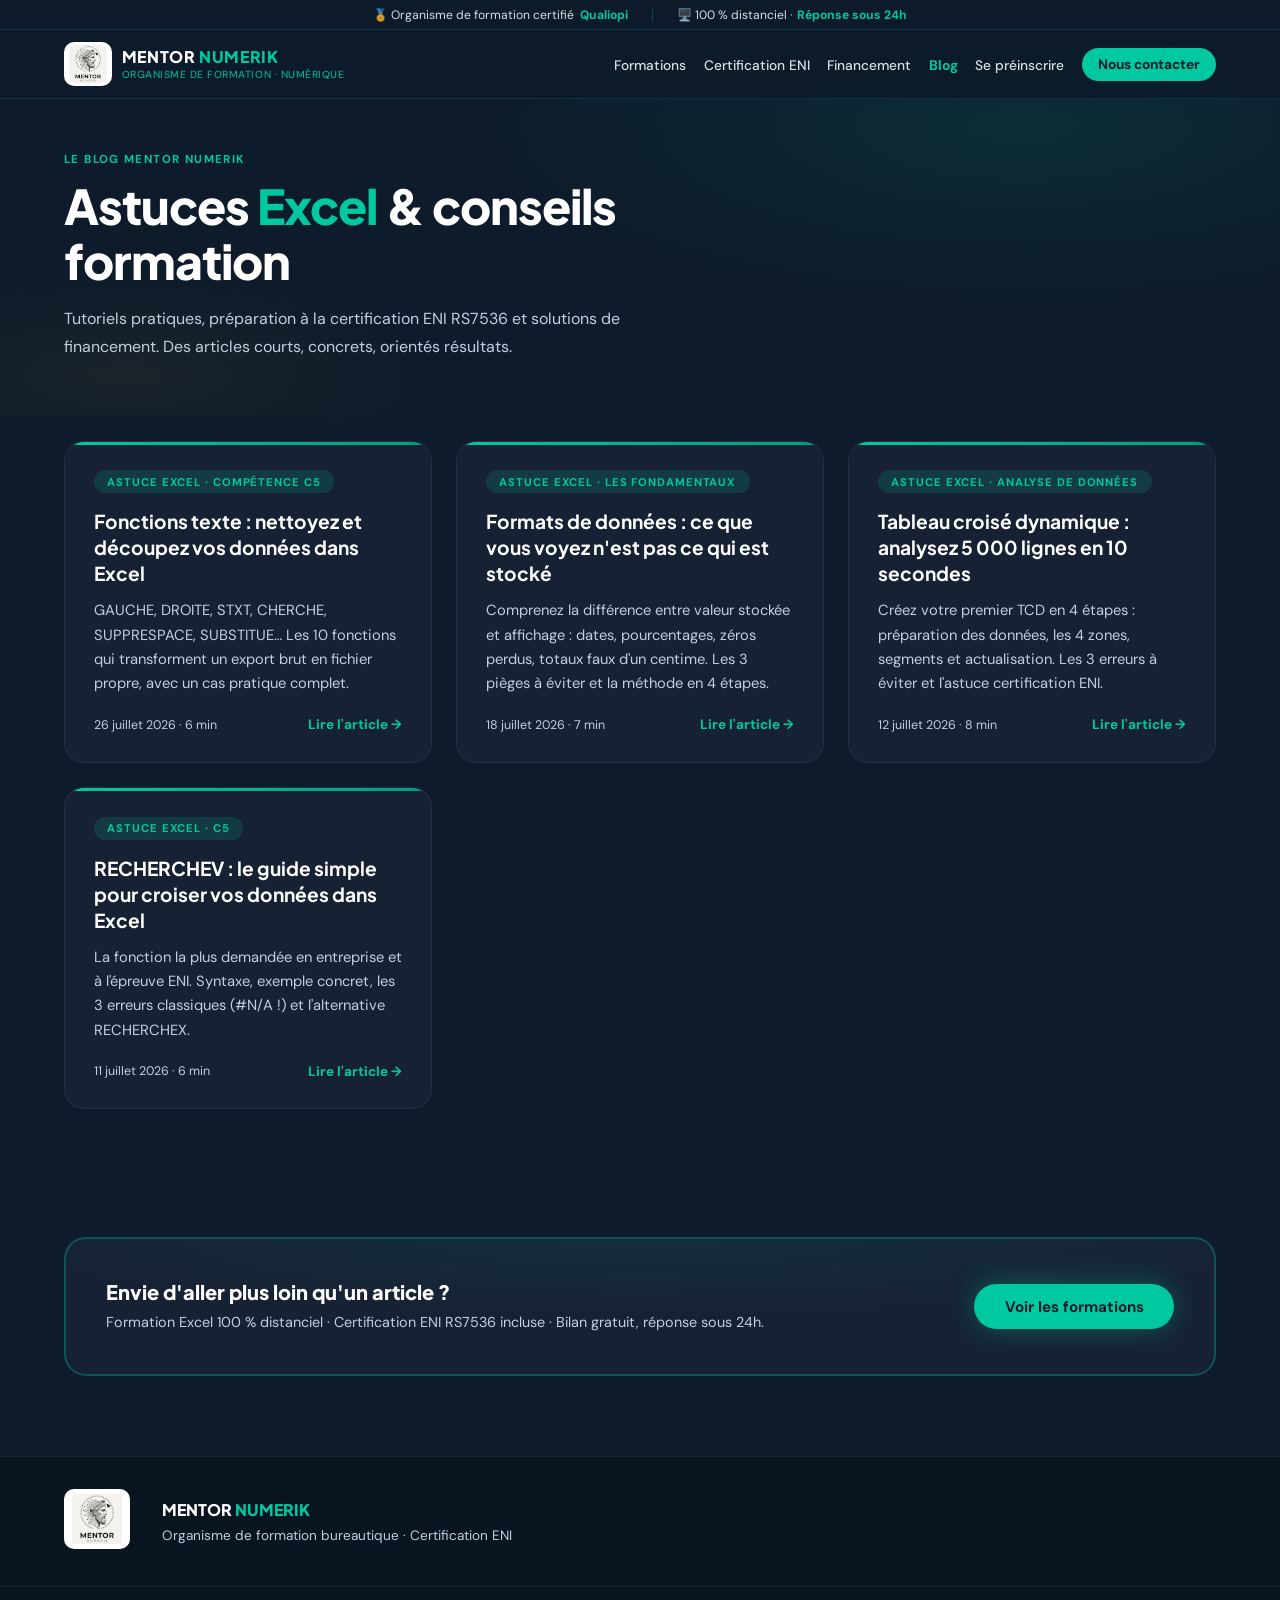
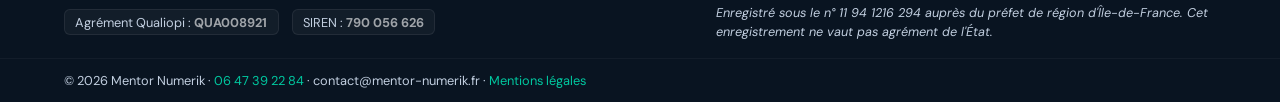
==== blog.html @ 5489d1be "Merge 5a7d95c233d4d7893ce03692682448dcf5a5cacc into f845a2d0e5cd7023400be445fc96e1c4f69bb7d1" ====
<!DOCTYPE html>
<html lang="fr">
<head>
  <link rel="icon" href="/favicon.ico" sizes="any">
  <link rel="icon" type="image/png" sizes="32x32" href="/favicons/favicon-32x32.png">
  <link rel="icon" type="image/png" sizes="16x16" href="/favicons/favicon-16x16.png">
  <link rel="apple-touch-icon" href="/favicons/apple-touch-icon.png">
  <meta charset="UTF-8" />
  <meta name="viewport" content="width=device-width, initial-scale=1.0" />
  <title>Blog – Astuces Excel & Certification ENI | Mentor Numerik</title>
  <meta name="description" content="Astuces Excel, préparation à la certification ENI RS7536 et conseils pour financer votre formation. Le blog de Mentor Numerik, organisme de formation certifié Qualiopi." />
  <link rel="canonical" href="https://www.mentor-numerik.fr/blog.html" />
  
  <!-- Vercel Web Analytics -->
  <script>
    window.va = window.va || function () { (window.vaq = window.vaq || []).push(arguments); };
  </script>
  <script defer src="https://cdn.vercel-insights.com/v1/script.js"></script>
  
  <link href="https://fonts.googleapis.com/css2?family=Plus+Jakarta+Sans:wght@400;500;600;700;800&family=DM+Sans:wght@300;400;500&display=swap" rel="stylesheet" />
  <style>
    :root {
      --navy:    #0d1b2a;
      --ink:     #1a2e42;
      --teal:    #00c8a0;
      --teal-dk: #009e7e;
      --amber:   #f5a623;
      --white:   #ffffff;
      --muted:   #c2cfe0;
      --card-bg: #162233;
    }
    *, *::before, *::after { box-sizing: border-box; margin: 0; padding: 0; }
    html { scroll-behavior: smooth; }
    body { font-family: "DM Sans", sans-serif; background: var(--navy); color: var(--white); overflow-x: hidden; }
    .top-reassurance {
      background: rgba(13,27,42,.98);
      backdrop-filter: blur(16px);
      -webkit-backdrop-filter: blur(16px);
      border-bottom: 1px solid rgba(0,200,160,.2);
      padding: .4rem 5%;
      display: flex; align-items: center; justify-content: center;
      gap: 1.5rem; flex-wrap: nowrap; overflow: hidden;
      font-size: .76rem; color: rgba(255,255,255,.85);
      position: fixed; top: 0; left: 0; right: 0; z-index: 101; height: 30px;
    }
    .top-reassurance span { display: flex; align-items: center; gap: .35rem; white-space: nowrap; flex-shrink: 0; }
    .top-reassurance strong { color: var(--teal); }
    .top-reassurance .sep { width: 1px; height: 12px; background: rgba(0,200,160,.3); flex-shrink: 0; }
    @media (max-width: 600px) {
      .top-reassurance { font-size: .7rem; gap: 0; height: 26px; padding: 0 4%; }
      .top-reassurance .sep { display: none; }
      .top-reassurance .tr-hide-mobile { display: none; }
    }
    nav {
      position: fixed; top: 30px; left: 0; right: 0; z-index: 100;
      display: flex; align-items: center; justify-content: space-between;
      padding: .75rem 5%;
      background: rgba(13,27,42,.95); backdrop-filter: blur(16px);
      border-bottom: 1px solid rgba(0,200,160,.15);
    }
    @media (max-width: 600px) { nav { top: 26px; padding: .6rem 4%; } }
    .nav-logo { display: flex; align-items: center; gap: .6rem; text-decoration: none; flex-shrink: 0; }
    .nav-logo img { height: 44px; width: auto; border-radius: 10px; background: white; padding: 3px 5px; object-fit: contain; }
    @media (max-width: 600px) { .nav-logo img { height: 36px; } .nav-logo { gap: .45rem; } }
    .nav-logo-info { display: flex; flex-direction: column; gap: .1rem; }
    .nav-brand-text { font-family: "Plus Jakarta Sans", sans-serif; font-weight: 800; font-size: 1rem; letter-spacing: .04em; color: var(--white); white-space: nowrap; line-height: 1.2; }
    .nav-brand-text span { color: var(--teal); }
    .nav-brand-sub { font-size: .65rem; color: var(--teal); font-weight: 500; letter-spacing: .05em; text-transform: uppercase; white-space: nowrap; opacity: .85; }
    @media (max-width: 600px) { .nav-brand-text { font-size: .8rem; } .nav-brand-sub { display: none; } }
    .nav-links { list-style: none; display: flex; gap: 1.8rem; align-items: center; }
    .nav-links a { color: rgba(255,255,255,.85); text-decoration: none; font-size: .94rem; font-weight: 500; transition: color .2s; }
    .nav-links a:hover { color: var(--teal); }
    .nav-links a.active { color: var(--teal); font-weight: 700; }
    .nav-cta { background: var(--teal) !important; color: var(--navy) !important; padding: .5rem 1.3rem; border-radius: 50px; font-weight: 700 !important; transition: background .2s !important; }
    .nav-cta:hover { background: var(--teal-dk) !important; }
    .hamburger {
      display: none; background: none; border: none; cursor: pointer;
      padding: .5rem; width: 44px; height: 44px;
      align-items: center; justify-content: center; flex-direction: column;
      flex-shrink: 0; position: relative; z-index: 102;
    }
    .hamburger span { display: block; width: 24px; height: 2px; background: var(--white); margin: 3px 0; border-radius: 2px; transition: .3s; }
    .hamburger.is-open span:nth-child(1) { transform: translateY(8px) rotate(45deg); }
    .hamburger.is-open span:nth-child(2) { opacity: 0; }
    .hamburger.is-open span:nth-child(3) { transform: translateY(-8px) rotate(-45deg); }
    @media (max-width: 1280px) {
      .nav-links { gap: 1.1rem; }
      .nav-links a { font-size: .86rem; }
      .nav-cta { padding: .45rem 1rem; }
    }
    @media (max-width: 1080px) {
      .nav-links { display: none; }
      .nav-links.open {
        display: flex; flex-direction: column;
        position: absolute; top: 100%; left: 0; right: 0;
        background: rgba(13,27,42,.98);
        backdrop-filter: blur(16px); -webkit-backdrop-filter: blur(16px);
        padding: 1.5rem 5%; gap: 1rem;
        border-bottom: 1px solid rgba(0,200,160,.15);
        max-height: calc(100vh - 100%); overflow-y: auto;
      }
      .hamburger { display: flex !important; }
    }
    .blog-hero {
      padding: 9.5rem 5% 3.5rem; position: relative; overflow: hidden;
    }
    .blog-hero-bg {
      position: absolute; inset: 0; z-index: 0;
      background: radial-gradient(ellipse 60% 60% at 80% 30%, rgba(0,200,160,.1) 0%, transparent 70%),
                  radial-gradient(ellipse 40% 40% at 10% 90%, rgba(245,166,35,.06) 0%, transparent 60%);
    }
    .blog-hero-content { position: relative; z-index: 1; max-width: 720px; }
    .section-tag { font-size: .72rem; font-weight: 700; letter-spacing: .12em; text-transform: uppercase; color: var(--teal); margin-bottom: .7rem; }
    .blog-hero h1 {
      font-family: "Plus Jakarta Sans", sans-serif;
      font-size: clamp(2rem, 4vw, 3rem);
      font-weight: 800; line-height: 1.15; letter-spacing: -.02em; margin-bottom: 1rem;
    }
    .blog-hero h1 .accent { color: var(--teal); }
    .blog-hero p { color: var(--muted); line-height: 1.75; max-width: 560px; }
    .blog-list { padding: 1.5rem 5% 5rem; }
    .blog-grid { display: grid; grid-template-columns: repeat(auto-fill, minmax(300px, 1fr)); gap: 1.5rem; }
    .post-card {
      background: var(--card-bg); border: 1px solid rgba(255,255,255,.06);
      border-radius: 20px; padding: 1.8rem; position: relative; overflow: hidden;
      display: flex; flex-direction: column;
      transition: transform .25s, border-color .25s, box-shadow .25s;
      text-decoration: none; color: var(--white);
    }
    .post-card:hover { transform: translateY(-6px); border-color: rgba(0,200,160,.4); box-shadow: 0 20px 60px rgba(0,0,0,.4); }
    .post-card::before { content: ""; position: absolute; top: 0; left: 0; right: 0; height: 3px; background: linear-gradient(90deg, var(--teal), var(--teal-dk)); }
    .post-cat {
      display: inline-block; width: fit-content;
      padding: .28rem .85rem; border-radius: 50px;
      font-size: .7rem; font-weight: 700; letter-spacing: .08em; text-transform: uppercase;
      background: rgba(0,200,160,.15); color: var(--teal); margin-bottom: 1rem;
    }
    .post-card h2 { font-family: "Plus Jakarta Sans", sans-serif; font-size: 1.2rem; font-weight: 700; line-height: 1.35; margin-bottom: .7rem; }
    .post-card p { color: var(--muted); font-size: .92rem; line-height: 1.65; flex: 1; margin-bottom: 1.3rem; }
    .post-meta { display: flex; align-items: center; justify-content: space-between; gap: 1rem; flex-wrap: wrap; }
    .post-date { font-size: .78rem; color: var(--muted); }
    .post-read { color: var(--teal); font-size: .85rem; font-weight: 700; }
    .blog-cta {
      margin: 3rem 5% 5rem;
      background: var(--card-bg); border: 2px solid rgba(0,200,160,.3);
      border-radius: 22px; padding: 2.5rem;
      display: flex; align-items: center; justify-content: space-between; gap: 1.5rem; flex-wrap: wrap;
      position: relative; overflow: hidden;
    }
    .blog-cta::before { content: ""; position: absolute; inset: 0; background: radial-gradient(ellipse 80% 80% at 50% 0%, rgba(0,200,160,.08) 0%, transparent 70%); }
    .blog-cta h3 { font-family: "Plus Jakarta Sans", sans-serif; font-size: 1.25rem; font-weight: 800; margin-bottom: .4rem; position: relative; z-index: 1; }
    .blog-cta p { color: var(--muted); font-size: .9rem; line-height: 1.6; position: relative; z-index: 1; }
    .btn-primary {
      background: var(--teal); color: var(--navy); padding: .8rem 1.9rem; border-radius: 50px;
      font-weight: 700; font-size: .95rem; text-decoration: none; white-space: nowrap;
      transition: background .2s, transform .15s, box-shadow .2s; box-shadow: 0 0 28px rgba(0,200,160,.35);
      position: relative; z-index: 1;
    }
    .btn-primary:hover { background: var(--teal-dk); transform: translateY(-2px); box-shadow: 0 0 44px rgba(0,200,160,.5); }
    footer { background: #091421; border-top: 1px solid rgba(255,255,255,.06); }
    .footer-main { display: flex; flex-wrap: wrap; gap: 2rem; padding: 2rem 5%; align-items: center; justify-content: space-between; border-bottom: 1px solid rgba(255,255,255,.06); }
    .footer-logo img { height: 60px; width: auto; background: white; border-radius: 10px; padding: 5px 8px; object-fit: contain; }
    .footer-info { display: flex; flex-direction: column; gap: .4rem; flex: 1; }
    .footer-info .name { font-family: "Plus Jakarta Sans", sans-serif; font-weight: 800; font-size: 1rem; }
    .footer-info .name span { color: var(--teal); }
    .footer-info small { font-size: .85rem; color: var(--muted); }
    .footer-legal { padding: 1rem 5%; display: flex; flex-wrap: wrap; align-items: center; justify-content: space-between; gap: .8rem; border-bottom: 1px solid rgba(255,255,255,.04); }
    .footer-ids { display: flex; gap: .8rem; flex-wrap: wrap; }
    .footer-ids span { font-size: .8rem; color: var(--muted); background: rgba(255,255,255,.04); border: 1px solid rgba(255,255,255,.07); border-radius: 6px; padding: .22rem .65rem; }
    .footer-ids span strong { color: rgba(255,255,255,.6); }
    .footer-mention { font-size: .79rem; color: var(--muted); max-width: 500px; line-height: 1.55; font-style: italic; }
    .footer-copy { padding: .8rem 5%; }
    .footer-copy p { font-size: .8rem; color: var(--muted); }
    .footer-copy a { color: var(--teal); text-decoration: none; }
    img { max-width: 100%; }
    @media (max-width: 600px) {
      .blog-hero { padding: 8rem 4% 2.5rem; }
      .blog-list { padding: 1rem 4% 3.5rem; }
      .blog-cta { margin: 2rem 4% 4rem; padding: 1.8rem 1.5rem; }
      .footer-main { flex-direction: column; align-items: flex-start; }
    }
  </style>
</head>
<body>
<div class="top-reassurance">
  <span>🏅 Organisme de formation certifié <strong>Qualiopi</strong></span>
  <div class="sep tr-hide-mobile"></div>
  <span class="tr-hide-mobile">🖥️ 100 % distanciel · <strong>Réponse sous 24h</strong></span>
</div>
<nav>
  <a href="index.html" class="nav-logo">
    <img src="images/logo-mentor.png" alt="Mentor Numerik" />
    <div class="nav-logo-info">
      <span class="nav-brand-text">MENTOR <span>NUMERIK</span></span>
      <span class="nav-brand-sub">Organisme de formation · Numérique</span>
    </div>
  </a>
  <button class="hamburger" id="hamburger" aria-label="Ouvrir le menu" aria-controls="nav-links" aria-expanded="false">
    <span></span><span></span><span></span>
  </button>
  <ul class="nav-links" id="nav-links">
    <li><a href="index.html#formations">Formations</a></li>
    <li><a href="index.html#certification">Certification ENI</a></li>
    <li><a href="index.html#financement">Financement</a></li>
    <li><a href="blog.html" class="active">Blog</a></li>
    <li><a href="questionnaire.html">Se préinscrire</a></li>
    <li><a href="index.html#contact" class="nav-cta">Nous contacter</a></li>
  </ul>
</nav>

<header class="blog-hero">
  <div class="blog-hero-bg"></div>
  <div class="blog-hero-content">
    <div class="section-tag">Le blog Mentor Numerik</div>
    <h1>Astuces <span class="accent">Excel</span> &amp; conseils formation</h1>
    <p>Tutoriels pratiques, préparation à la certification ENI RS7536 et solutions de financement. Des articles courts, concrets, orientés résultats.</p>
  </div>
</header>

<main class="blog-list">
  <div class="blog-grid">

    <!-- ARTICLE 4 -->
    <a class="post-card" href="blog/fonctions-texte-excel-guide.html">
      <span class="post-cat">Astuce Excel · Compétence C5</span>
      <h2>Fonctions texte : nettoyez et découpez vos données dans Excel</h2>
      <p>GAUCHE, DROITE, STXT, CHERCHE, SUPPRESPACE, SUBSTITUE… Les 10 fonctions qui transforment un export brut en fichier propre, avec un cas pratique complet.</p>
      <div class="post-meta">
        <span class="post-date">26 juillet 2026 · 6 min</span>
        <span class="post-read">Lire l'article →</span>
      </div>
    </a>

    <!-- ARTICLE 3 -->
    <a class="post-card" href="blog/formats-donnees-excel.html">
      <span class="post-cat">Astuce Excel · Les fondamentaux</span>
      <h2>Formats de données : ce que vous voyez n'est pas ce qui est stocké</h2>
      <p>Comprenez la différence entre valeur stockée et affichage : dates, pourcentages, zéros perdus, totaux faux d'un centime. Les 3 pièges à éviter et la méthode en 4 étapes.</p>
      <div class="post-meta">
        <span class="post-date">18 juillet 2026 · 7 min</span>
        <span class="post-read">Lire l'article →</span>
      </div>
    </a>

    <!-- ARTICLE 2 -->
    <a class="post-card" href="blog/tableaux-croises-dynamiques-excel.html">
      <span class="post-cat">Astuce Excel · Analyse de données</span>
      <h2>Tableau croisé dynamique : analysez 5 000 lignes en 10 secondes</h2>
      <p>Créez votre premier TCD en 4 étapes : préparation des données, les 4 zones, segments et actualisation. Les 3 erreurs à éviter et l'astuce certification ENI.</p>
      <div class="post-meta">
        <span class="post-date">12 juillet 2026 · 8 min</span>
        <span class="post-read">Lire l'article →</span>
      </div>
    </a>

    <!-- ARTICLE 1 -->
    <a class="post-card" href="blog/recherchev-excel-guide.html">
      <span class="post-cat">Astuce Excel · C5</span>
      <h2>RECHERCHEV : le guide simple pour croiser vos données dans Excel</h2>
      <p>La fonction la plus demandée en entreprise et à l'épreuve ENI. Syntaxe, exemple concret, les 3 erreurs classiques (#N/A !) et l'alternative RECHERCHEX.</p>
      <div class="post-meta">
        <span class="post-date">11 juillet 2026 · 6 min</span>
        <span class="post-read">Lire l'article →</span>
      </div>
    </a>

    <!-- Modèle de carte : dupliquer ce bloc pour chaque nouvel article
    <a class="post-card" href="blog/nom-article.html">
      <span class="post-cat">Catégorie</span>
      <h2>Titre de l'article</h2>
      <p>Résumé en 2 phrases.</p>
      <div class="post-meta">
        <span class="post-date">Date · X min</span>
        <span class="post-read">Lire l'article →</span>
      </div>
    </a>
    -->

  </div>
</main>

<div class="blog-cta">
  <div>
    <h3>Envie d'aller plus loin qu'un article ?</h3>
    <p>Formation Excel 100 % distanciel · Certification ENI RS7536 incluse · Bilan gratuit, réponse sous 24h.</p>
  </div>
  <a href="index.html#formations" class="btn-primary">Voir les formations</a>
</div>

<footer>
  <div class="footer-main">
    <div class="footer-logo">
      <img src="images/logo-mentor.png" alt="Mentor Numerik" />
    </div>
    <div class="footer-info">
      <div class="name">MENTOR <span>NUMERIK</span></div>
      <small>Organisme de formation bureautique · Certification ENI</small>
    </div>
  </div>
  <div class="footer-legal">
    <div class="footer-ids">
      <span>Agrément Qualiopi : <strong>QUA008921</strong></span>
      <span>SIREN : <strong>790 056 626</strong></span>
    </div>
    <p class="footer-mention">Enregistré sous le n° 11 94 1216 294 auprès du préfet de région d'Île-de-France. Cet enregistrement ne vaut pas agrément de l'État.</p>
  </div>
  <div class="footer-copy">
    <p>© 2026 Mentor Numerik · <a href="tel:+33647392284">06 47 39 22 84</a> · contact@mentor-numerik.fr · <a href="mentions-legales.html">Mentions légales</a></p>
  </div>
</footer>

<script>
  const btn = document.getElementById('hamburger');
  const menu = document.getElementById('nav-links');
  function setMenu(open){
    menu.classList.toggle('open', open);
    btn.classList.toggle('is-open', open);
    btn.setAttribute('aria-expanded', open ? 'true' : 'false');
  }
  btn.addEventListener('click', () => setMenu(!menu.classList.contains('open')));
  menu.querySelectorAll('a').forEach(a => a.addEventListener('click', () => setMenu(false)));
</script>
</body>
</html>
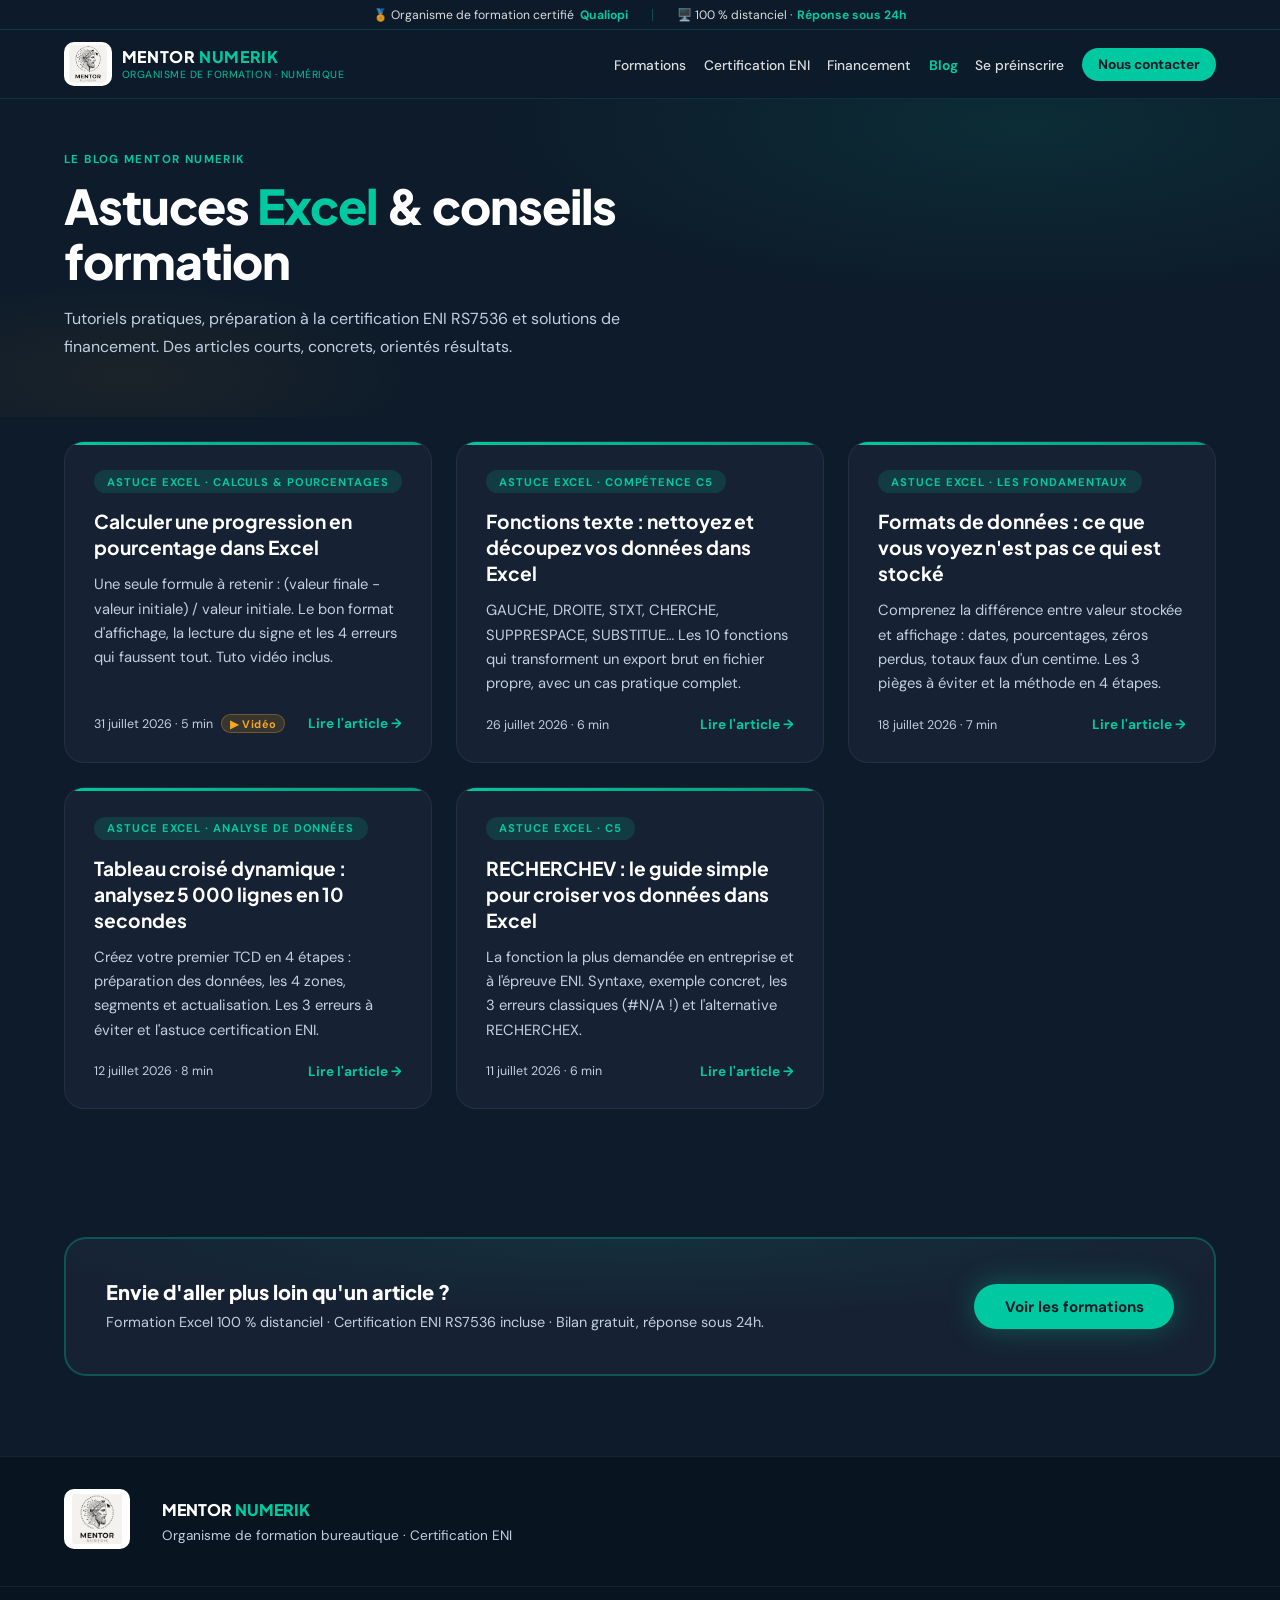
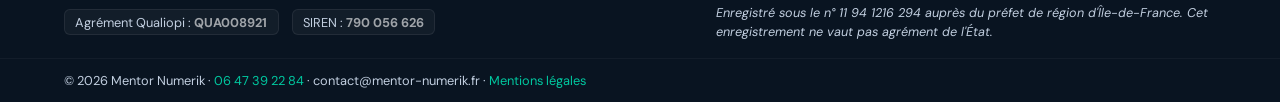
==== commit fbd443cd: "Add files via upload" ====
--- a/blog.html
+++ b/blog.html
@@ -10,13 +10,6 @@
   <title>Blog – Astuces Excel & Certification ENI | Mentor Numerik</title>
   <meta name="description" content="Astuces Excel, préparation à la certification ENI RS7536 et conseils pour financer votre formation. Le blog de Mentor Numerik, organisme de formation certifié Qualiopi." />
   <link rel="canonical" href="https://www.mentor-numerik.fr/blog.html" />
-  
-  <!-- Vercel Web Analytics -->
-  <script>
-    window.va = window.va || function () { (window.vaq = window.vaq || []).push(arguments); };
-  </script>
-  <script defer src="https://cdn.vercel-insights.com/v1/script.js"></script>
-  
   <link href="https://fonts.googleapis.com/css2?family=Plus+Jakarta+Sans:wght@400;500;600;700;800&family=DM+Sans:wght@300;400;500&display=swap" rel="stylesheet" />
   <style>
     :root {
@@ -140,6 +133,11 @@
     .post-meta { display: flex; align-items: center; justify-content: space-between; gap: 1rem; flex-wrap: wrap; }
     .post-date { font-size: .78rem; color: var(--muted); }
     .post-read { color: var(--teal); font-size: .85rem; font-weight: 700; }
+    .post-video {
+      display: inline-block; margin-left: .35rem; padding: .1rem .5rem;
+      border-radius: 50px; font-size: .68rem; font-weight: 700; letter-spacing: .04em;
+      background: rgba(245,166,35,.15); color: var(--amber); border: 1px solid rgba(245,166,35,.3);
+    }
     .blog-cta {
       margin: 3rem 5% 5rem;
       background: var(--card-bg); border: 2px solid rgba(0,200,160,.3);
@@ -220,6 +218,17 @@
 <main class="blog-list">
   <div class="blog-grid">
 
+    <!-- ARTICLE 5 -->
+    <a class="post-card" href="blog/calculer-progression-pourcentage-excel.html">
+      <span class="post-cat">Astuce Excel · Calculs &amp; pourcentages</span>
+      <h2>Calculer une progression en pourcentage dans Excel</h2>
+      <p>Une seule formule à retenir : (valeur finale − valeur initiale) / valeur initiale. Le bon format d'affichage, la lecture du signe et les 4 erreurs qui faussent tout. Tuto vidéo inclus.</p>
+      <div class="post-meta">
+        <span class="post-date">31 juillet 2026 · 5 min <span class="post-video">▶ Vidéo</span></span>
+        <span class="post-read">Lire l'article →</span>
+      </div>
+    </a>
+
     <!-- ARTICLE 4 -->
     <a class="post-card" href="blog/fonctions-texte-excel-guide.html">
       <span class="post-cat">Astuce Excel · Compétence C5</span>
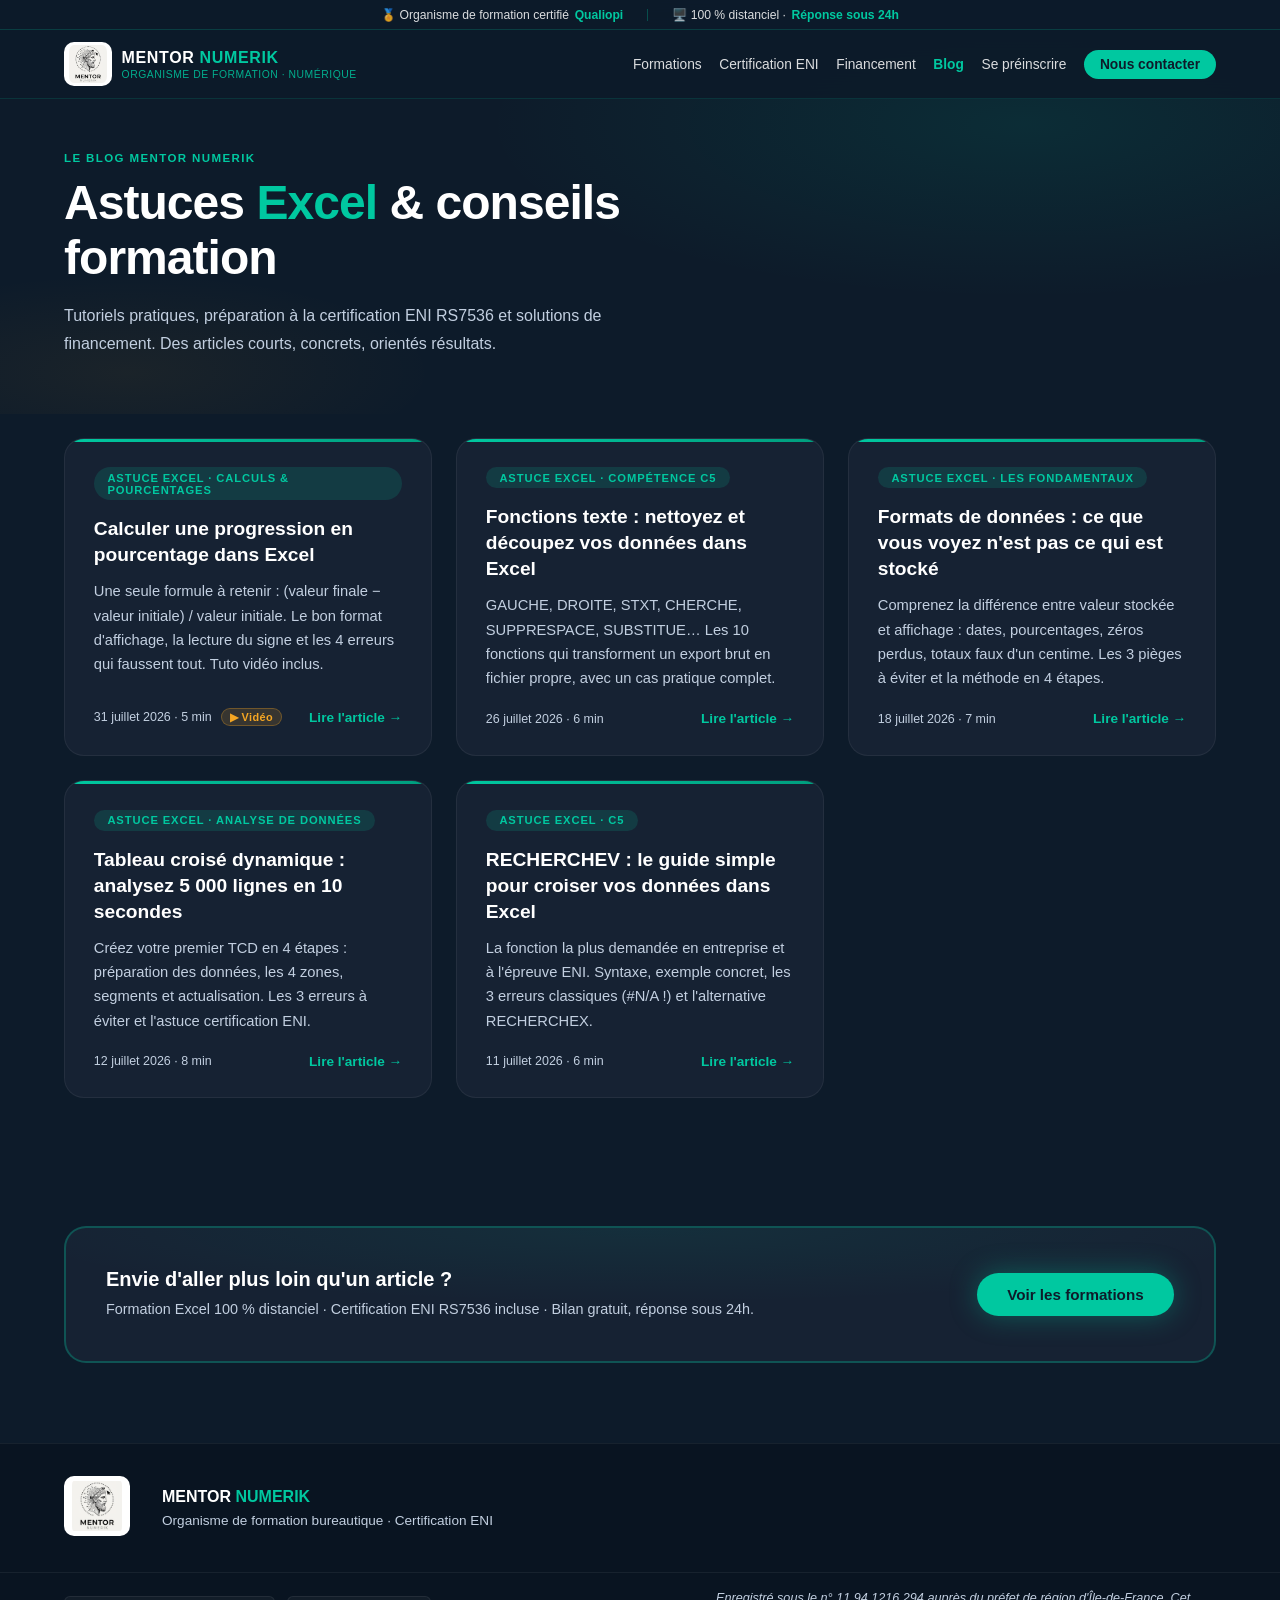
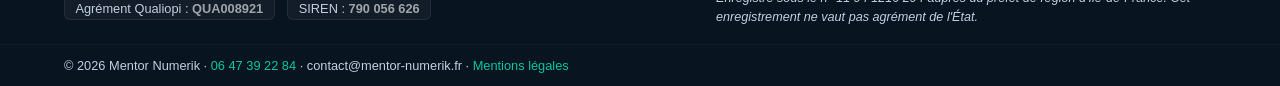
==== commit b6f82ffc: "Add files via upload" ====
--- a/blog.html
+++ b/blog.html
@@ -10,7 +10,10 @@
   <title>Blog – Astuces Excel & Certification ENI | Mentor Numerik</title>
   <meta name="description" content="Astuces Excel, préparation à la certification ENI RS7536 et conseils pour financer votre formation. Le blog de Mentor Numerik, organisme de formation certifié Qualiopi." />
   <link rel="canonical" href="https://www.mentor-numerik.fr/blog.html" />
-  <link href="https://fonts.googleapis.com/css2?family=Plus+Jakarta+Sans:wght@400;500;600;700;800&family=DM+Sans:wght@300;400;500&display=swap" rel="stylesheet" />
+  <!-- Polices auto-hébergées : aucun appel aux serveurs Google, aucune IP transmise (RGPD) -->
+  <link rel="preload" href="/fonts/plus-jakarta-sans-latin-800-normal.woff2" as="font" type="font/woff2" crossorigin />
+  <link rel="preload" href="/fonts/dm-sans-latin-400-normal.woff2" as="font" type="font/woff2" crossorigin />
+  <link rel="stylesheet" href="/fonts/fonts.css" />
   <style>
     :root {
       --navy:    #0d1b2a;
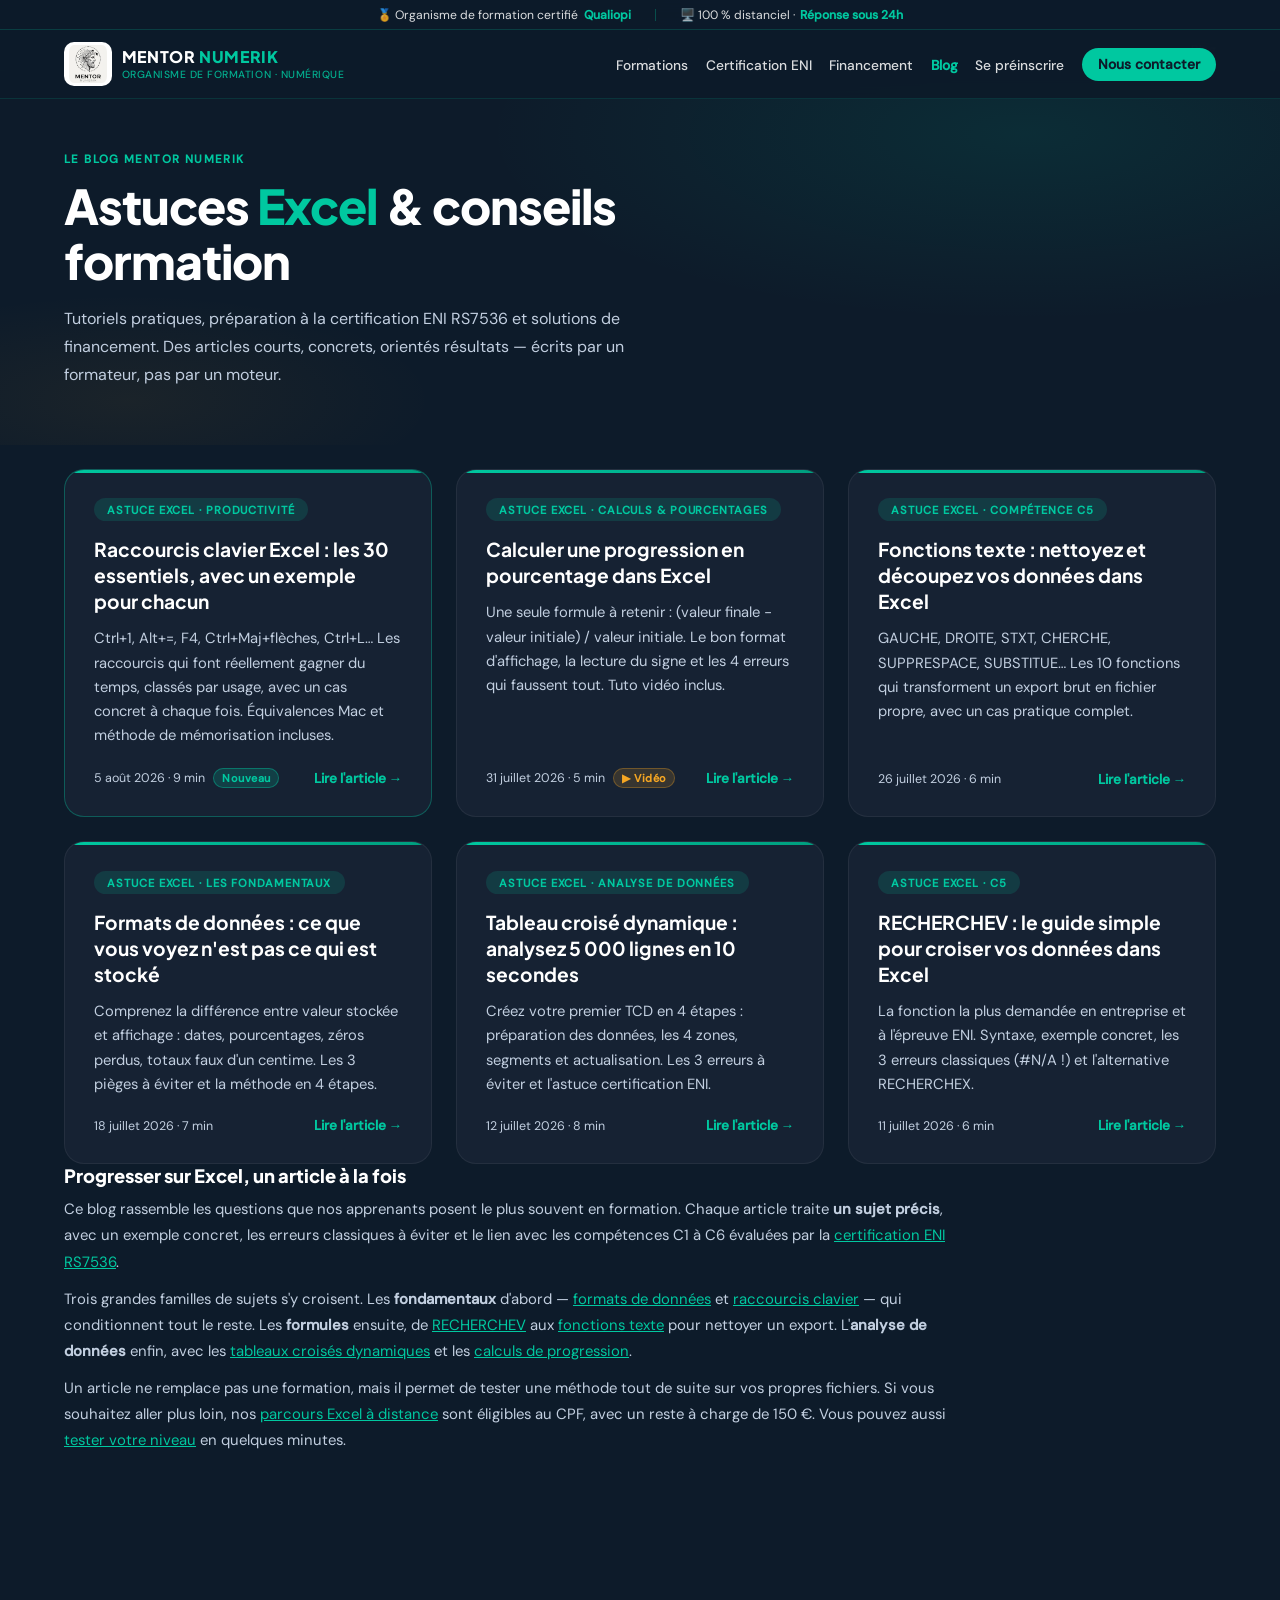
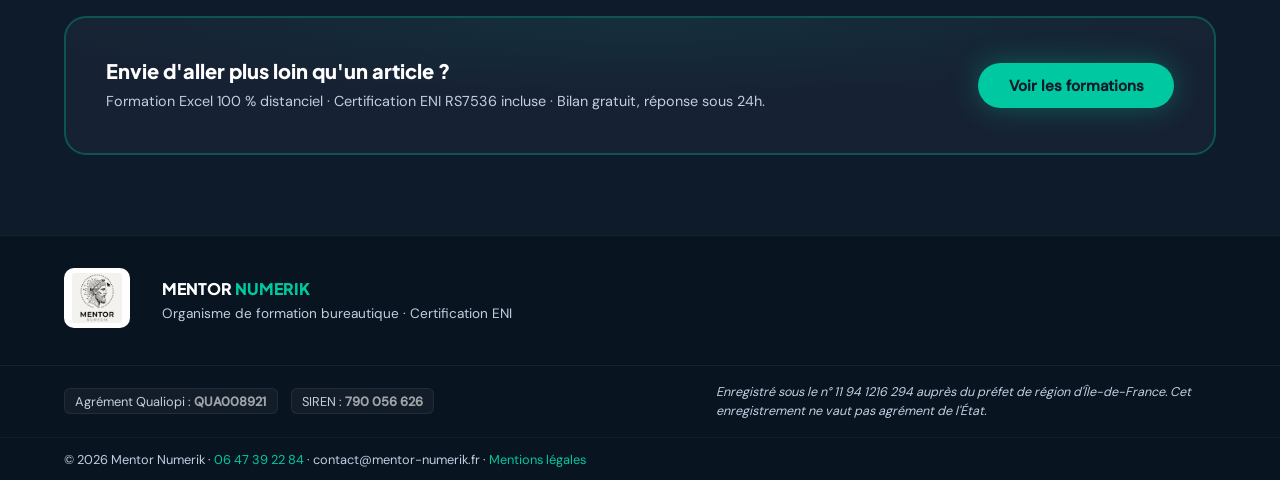
==== commit 87132189: "Add files via upload" ====
--- a/blog.html
+++ b/blog.html
@@ -7,9 +7,73 @@
   <link rel="apple-touch-icon" href="/favicons/apple-touch-icon.png">
   <meta charset="UTF-8" />
   <meta name="viewport" content="width=device-width, initial-scale=1.0" />
-  <title>Blog – Astuces Excel & Certification ENI | Mentor Numerik</title>
-  <meta name="description" content="Astuces Excel, préparation à la certification ENI RS7536 et conseils pour financer votre formation. Le blog de Mentor Numerik, organisme de formation certifié Qualiopi." />
+  <title>Blog Excel : astuces, formules et certification ENI | Mentor Numerik</title>
+  <meta name="description" content="Astuces Excel gratuites : raccourcis clavier, RECHERCHEV, tableaux croisés dynamiques, formats de données. Préparation à la certification ENI RS7536 par Mentor Numerik, organisme certifié Qualiopi." />
+  <meta name="keywords" content="astuces Excel, blog Excel, raccourcis clavier Excel, RECHERCHEV, tableau croisé dynamique, certification ENI RS7536, formation Excel CPF" />
+  <meta name="author" content="Fathi Bendjebbour – Mentor Numerik" />
+  <meta name="robots" content="index, follow, max-snippet:-1, max-image-preview:large" />
   <link rel="canonical" href="https://www.mentor-numerik.fr/blog.html" />
+  <!-- Open Graph : aperçu du lien sur LinkedIn, Facebook, WhatsApp… -->
+  <meta property="og:type" content="website" />
+  <meta property="og:locale" content="fr_FR" />
+  <meta property="og:title" content="Blog Excel : astuces, formules et certification ENI" />
+  <meta property="og:description" content="Raccourcis clavier, RECHERCHEV, tableaux croisés dynamiques, formats de données : des articles courts et concrets pour progresser sur Excel." />
+  <meta property="og:url" content="https://www.mentor-numerik.fr/blog.html" />
+  <meta property="og:image" content="https://www.mentor-numerik.fr/images/logo-mentor.png" />
+  <meta property="og:site_name" content="Mentor Numerik" />
+  <meta name="twitter:card" content="summary" />
+  <meta name="twitter:title" content="Blog Excel : astuces, formules et certification ENI" />
+  <meta name="twitter:description" content="Raccourcis clavier, RECHERCHEV, tableaux croisés dynamiques : des articles courts et concrets pour progresser sur Excel." />
+
+  <!-- Données structurées : blog, liste d'articles et fil d'Ariane -->
+  <script type="application/ld+json">
+  {
+    "@context": "https://schema.org",
+    "@graph": [
+      {
+        "@type": "Organization",
+        "@id": "https://www.mentor-numerik.fr/#organization",
+        "name": "Mentor Numerik",
+        "url": "https://www.mentor-numerik.fr/",
+        "logo": "https://www.mentor-numerik.fr/images/logo-mentor.png",
+        "email": "contact@mentor-numerik.fr",
+        "telephone": "+33647392284",
+        "description": "Organisme de formation Excel à distance, certifié Qualiopi et centre agréé Éditions ENI. Formations éligibles au CPF préparant la certification ENI RS7536.",
+        "address": { "@type": "PostalAddress", "addressCountry": "FR" }
+      },
+      {
+        "@type": "Blog",
+        "@id": "https://www.mentor-numerik.fr/blog.html#blog",
+        "name": "Le blog Excel de Mentor Numerik",
+        "description": "Astuces Excel, préparation à la certification ENI RS7536 et conseils de financement de formation.",
+        "url": "https://www.mentor-numerik.fr/blog.html",
+        "inLanguage": "fr-FR",
+        "publisher": { "@id": "https://www.mentor-numerik.fr/#organization" }
+      },
+      {
+        "@type": "ItemList",
+        "itemListOrder": "https://schema.org/ItemListOrderDescending",
+        "numberOfItems": 6,
+        "itemListElement": [
+          { "@type": "ListItem", "position": 1, "url": "https://www.mentor-numerik.fr/blog/raccourcis-clavier-excel.html", "name": "Raccourcis clavier Excel : les 30 essentiels avec exemples" },
+          { "@type": "ListItem", "position": 2, "url": "https://www.mentor-numerik.fr/blog/calculer-progression-pourcentage-excel.html", "name": "Calculer une progression en pourcentage dans Excel" },
+          { "@type": "ListItem", "position": 3, "url": "https://www.mentor-numerik.fr/blog/fonctions-texte-excel-guide.html", "name": "Fonctions texte : nettoyez et découpez vos données dans Excel" },
+          { "@type": "ListItem", "position": 4, "url": "https://www.mentor-numerik.fr/blog/formats-donnees-excel.html", "name": "Formats de données : ce que vous voyez n'est pas ce qui est stocké" },
+          { "@type": "ListItem", "position": 5, "url": "https://www.mentor-numerik.fr/blog/tableaux-croises-dynamiques-excel.html", "name": "Tableau croisé dynamique : analysez 5 000 lignes en 10 secondes" },
+          { "@type": "ListItem", "position": 6, "url": "https://www.mentor-numerik.fr/blog/recherchev-excel-guide.html", "name": "RECHERCHEV : le guide simple pour croiser vos données dans Excel" }
+        ]
+      },
+      {
+        "@type": "BreadcrumbList",
+        "itemListElement": [
+          { "@type": "ListItem", "position": 1, "name": "Accueil", "item": "https://www.mentor-numerik.fr/" },
+          { "@type": "ListItem", "position": 2, "name": "Blog", "item": "https://www.mentor-numerik.fr/blog.html" }
+        ]
+      }
+    ]
+  }
+  </script>
+
   <!-- Polices auto-hébergées : aucun appel aux serveurs Google, aucune IP transmise (RGPD) -->
   <link rel="preload" href="/fonts/plus-jakarta-sans-latin-800-normal.woff2" as="font" type="font/woff2" crossorigin />
   <link rel="preload" href="/fonts/dm-sans-latin-400-normal.woff2" as="font" type="font/woff2" crossorigin />
@@ -141,6 +205,19 @@
       border-radius: 50px; font-size: .68rem; font-weight: 700; letter-spacing: .04em;
       background: rgba(245,166,35,.15); color: var(--amber); border: 1px solid rgba(245,166,35,.3);
     }
+    .post-new {
+      display: inline-block; margin-left: .35rem; padding: .1rem .5rem;
+      border-radius: 50px; font-size: .68rem; font-weight: 700; letter-spacing: .04em;
+      background: rgba(0,200,160,.18); color: var(--teal); border: 1px solid rgba(0,200,160,.4);
+    }
+    .post-card.is-featured { border-color: rgba(0,200,160,.35); }
+    .breadcrumb { font-size: .78rem; color: var(--muted); margin-bottom: .9rem; }
+    .breadcrumb a { color: var(--teal); text-decoration: none; }
+    .breadcrumb a:hover { text-decoration: underline; }
+    .blog-intro { max-width: 900px; margin: 0 0 2.2rem; }
+    .blog-intro h2 { font-family: "Plus Jakarta Sans", sans-serif; font-size: 1.15rem; font-weight: 800; margin-bottom: .6rem; }
+    .blog-intro p { color: var(--muted); font-size: .93rem; line-height: 1.75; margin-bottom: .7rem; }
+    .blog-intro a { color: var(--teal); }
     .blog-cta {
       margin: 3rem 5% 5rem;
       background: var(--card-bg); border: 2px solid rgba(0,200,160,.3);
@@ -212,14 +289,28 @@
 <header class="blog-hero">
   <div class="blog-hero-bg"></div>
   <div class="blog-hero-content">
+    <nav class="breadcrumb" aria-label="Fil d'Ariane">
+      <a href="index.html">Accueil</a> › <span>Blog</span>
+    </nav>
     <div class="section-tag">Le blog Mentor Numerik</div>
     <h1>Astuces <span class="accent">Excel</span> &amp; conseils formation</h1>
-    <p>Tutoriels pratiques, préparation à la certification ENI RS7536 et solutions de financement. Des articles courts, concrets, orientés résultats.</p>
+    <p>Tutoriels pratiques, préparation à la certification ENI RS7536 et solutions de financement. Des articles courts, concrets, orientés résultats — écrits par un formateur, pas par un moteur.</p>
   </div>
 </header>
 
 <main class="blog-list">
   <div class="blog-grid">
+
+    <!-- ARTICLE 6 -->
+    <a class="post-card is-featured" href="blog/raccourcis-clavier-excel.html">
+      <span class="post-cat">Astuce Excel · Productivité</span>
+      <h2>Raccourcis clavier Excel : les 30 essentiels, avec un exemple pour chacun</h2>
+      <p>Ctrl+1, Alt+=, F4, Ctrl+Maj+flèches, Ctrl+L… Les raccourcis qui font réellement gagner du temps, classés par usage, avec un cas concret à chaque fois. Équivalences Mac et méthode de mémorisation incluses.</p>
+      <div class="post-meta">
+        <span class="post-date">5 août 2026 · 9 min <span class="post-new">Nouveau</span></span>
+        <span class="post-read">Lire l'article →</span>
+      </div>
+    </a>
 
     <!-- ARTICLE 5 -->
     <a class="post-card" href="blog/calculer-progression-pourcentage-excel.html">
@@ -289,6 +380,13 @@
     -->
 
   </div>
+
+  <section class="blog-intro">
+    <h2>Progresser sur Excel, un article à la fois</h2>
+    <p>Ce blog rassemble les questions que nos apprenants posent le plus souvent en formation. Chaque article traite <strong>un sujet précis</strong>, avec un exemple concret, les erreurs classiques à éviter et le lien avec les compétences C1 à C6 évaluées par la <a href="index.html#certification">certification ENI RS7536</a>.</p>
+    <p>Trois grandes familles de sujets s'y croisent. Les <strong>fondamentaux</strong> d'abord — <a href="blog/formats-donnees-excel.html">formats de données</a> et <a href="blog/raccourcis-clavier-excel.html">raccourcis clavier</a> — qui conditionnent tout le reste. Les <strong>formules</strong> ensuite, de <a href="blog/recherchev-excel-guide.html">RECHERCHEV</a> aux <a href="blog/fonctions-texte-excel-guide.html">fonctions texte</a> pour nettoyer un export. L'<strong>analyse de données</strong> enfin, avec les <a href="blog/tableaux-croises-dynamiques-excel.html">tableaux croisés dynamiques</a> et les <a href="blog/calculer-progression-pourcentage-excel.html">calculs de progression</a>.</p>
+    <p>Un article ne remplace pas une formation, mais il permet de tester une méthode tout de suite sur vos propres fichiers. Si vous souhaitez aller plus loin, nos <a href="index.html#formations">parcours Excel à distance</a> sont éligibles au CPF, avec un reste à charge de 150 €. Vous pouvez aussi <a href="questionnaire.html">tester votre niveau</a> en quelques minutes.</p>
+  </section>
 </main>
 
 <div class="blog-cta">
--- a/fonts/fonts.css
+++ b/fonts/fonts.css
@@ -0,0 +1,139 @@
+/* ================================================================
+   MENTOR NUMERIK — Polices auto-hébergées (RGPD)
+   Remplace l'appel à fonts.googleapis.com : aucune donnée
+   (dont l'adresse IP du visiteur) n'est transmise à Google.
+   Source : Google Fonts, licence SIL Open Font License 1.1
+   ================================================================ */
+
+
+/* ---------- Plus Jakarta Sans ---------- */
+@font-face {
+  font-family: 'Plus Jakarta Sans';
+  font-style: normal;
+  font-weight: 400;
+  font-display: swap;
+  src: url('./plus-jakarta-sans-latin-ext-400-normal.woff2') format('woff2');
+  unicode-range: U+0100-02BA, U+02BD-02C5, U+02C7-02CC, U+02CE-02D7, U+02DD-02FF, U+0304, U+0308, U+0329, U+1D00-1DBF, U+1E00-1E9F, U+1EF2-1EFF, U+2020, U+20A0-20AB, U+20AD-20C0, U+2113, U+2C60-2C7F, U+A720-A7FF;
+}
+@font-face {
+  font-family: 'Plus Jakarta Sans';
+  font-style: normal;
+  font-weight: 400;
+  font-display: swap;
+  src: url('./plus-jakarta-sans-latin-400-normal.woff2') format('woff2');
+  unicode-range: U+0000-00FF, U+0131, U+0152-0153, U+02BB-02BC, U+02C6, U+02DA, U+02DC, U+0304, U+0308, U+0329, U+2000-206F, U+20AC, U+2122, U+2191, U+2193, U+2212, U+2215, U+FEFF, U+FFFD;
+}
+@font-face {
+  font-family: 'Plus Jakarta Sans';
+  font-style: normal;
+  font-weight: 500;
+  font-display: swap;
+  src: url('./plus-jakarta-sans-latin-ext-500-normal.woff2') format('woff2');
+  unicode-range: U+0100-02BA, U+02BD-02C5, U+02C7-02CC, U+02CE-02D7, U+02DD-02FF, U+0304, U+0308, U+0329, U+1D00-1DBF, U+1E00-1E9F, U+1EF2-1EFF, U+2020, U+20A0-20AB, U+20AD-20C0, U+2113, U+2C60-2C7F, U+A720-A7FF;
+}
+@font-face {
+  font-family: 'Plus Jakarta Sans';
+  font-style: normal;
+  font-weight: 500;
+  font-display: swap;
+  src: url('./plus-jakarta-sans-latin-500-normal.woff2') format('woff2');
+  unicode-range: U+0000-00FF, U+0131, U+0152-0153, U+02BB-02BC, U+02C6, U+02DA, U+02DC, U+0304, U+0308, U+0329, U+2000-206F, U+20AC, U+2122, U+2191, U+2193, U+2212, U+2215, U+FEFF, U+FFFD;
+}
+@font-face {
+  font-family: 'Plus Jakarta Sans';
+  font-style: normal;
+  font-weight: 600;
+  font-display: swap;
+  src: url('./plus-jakarta-sans-latin-ext-600-normal.woff2') format('woff2');
+  unicode-range: U+0100-02BA, U+02BD-02C5, U+02C7-02CC, U+02CE-02D7, U+02DD-02FF, U+0304, U+0308, U+0329, U+1D00-1DBF, U+1E00-1E9F, U+1EF2-1EFF, U+2020, U+20A0-20AB, U+20AD-20C0, U+2113, U+2C60-2C7F, U+A720-A7FF;
+}
+@font-face {
+  font-family: 'Plus Jakarta Sans';
+  font-style: normal;
+  font-weight: 600;
+  font-display: swap;
+  src: url('./plus-jakarta-sans-latin-600-normal.woff2') format('woff2');
+  unicode-range: U+0000-00FF, U+0131, U+0152-0153, U+02BB-02BC, U+02C6, U+02DA, U+02DC, U+0304, U+0308, U+0329, U+2000-206F, U+20AC, U+2122, U+2191, U+2193, U+2212, U+2215, U+FEFF, U+FFFD;
+}
+@font-face {
+  font-family: 'Plus Jakarta Sans';
+  font-style: normal;
+  font-weight: 700;
+  font-display: swap;
+  src: url('./plus-jakarta-sans-latin-ext-700-normal.woff2') format('woff2');
+  unicode-range: U+0100-02BA, U+02BD-02C5, U+02C7-02CC, U+02CE-02D7, U+02DD-02FF, U+0304, U+0308, U+0329, U+1D00-1DBF, U+1E00-1E9F, U+1EF2-1EFF, U+2020, U+20A0-20AB, U+20AD-20C0, U+2113, U+2C60-2C7F, U+A720-A7FF;
+}
+@font-face {
+  font-family: 'Plus Jakarta Sans';
+  font-style: normal;
+  font-weight: 700;
+  font-display: swap;
+  src: url('./plus-jakarta-sans-latin-700-normal.woff2') format('woff2');
+  unicode-range: U+0000-00FF, U+0131, U+0152-0153, U+02BB-02BC, U+02C6, U+02DA, U+02DC, U+0304, U+0308, U+0329, U+2000-206F, U+20AC, U+2122, U+2191, U+2193, U+2212, U+2215, U+FEFF, U+FFFD;
+}
+@font-face {
+  font-family: 'Plus Jakarta Sans';
+  font-style: normal;
+  font-weight: 800;
+  font-display: swap;
+  src: url('./plus-jakarta-sans-latin-ext-800-normal.woff2') format('woff2');
+  unicode-range: U+0100-02BA, U+02BD-02C5, U+02C7-02CC, U+02CE-02D7, U+02DD-02FF, U+0304, U+0308, U+0329, U+1D00-1DBF, U+1E00-1E9F, U+1EF2-1EFF, U+2020, U+20A0-20AB, U+20AD-20C0, U+2113, U+2C60-2C7F, U+A720-A7FF;
+}
+@font-face {
+  font-family: 'Plus Jakarta Sans';
+  font-style: normal;
+  font-weight: 800;
+  font-display: swap;
+  src: url('./plus-jakarta-sans-latin-800-normal.woff2') format('woff2');
+  unicode-range: U+0000-00FF, U+0131, U+0152-0153, U+02BB-02BC, U+02C6, U+02DA, U+02DC, U+0304, U+0308, U+0329, U+2000-206F, U+20AC, U+2122, U+2191, U+2193, U+2212, U+2215, U+FEFF, U+FFFD;
+}
+
+/* ---------- DM Sans ---------- */
+@font-face {
+  font-family: 'DM Sans';
+  font-style: normal;
+  font-weight: 300;
+  font-display: swap;
+  src: url('./dm-sans-latin-ext-300-normal.woff2') format('woff2');
+  unicode-range: U+0100-02BA, U+02BD-02C5, U+02C7-02CC, U+02CE-02D7, U+02DD-02FF, U+0304, U+0308, U+0329, U+1D00-1DBF, U+1E00-1E9F, U+1EF2-1EFF, U+2020, U+20A0-20AB, U+20AD-20C0, U+2113, U+2C60-2C7F, U+A720-A7FF;
+}
+@font-face {
+  font-family: 'DM Sans';
+  font-style: normal;
+  font-weight: 300;
+  font-display: swap;
+  src: url('./dm-sans-latin-300-normal.woff2') format('woff2');
+  unicode-range: U+0000-00FF, U+0131, U+0152-0153, U+02BB-02BC, U+02C6, U+02DA, U+02DC, U+0304, U+0308, U+0329, U+2000-206F, U+20AC, U+2122, U+2191, U+2193, U+2212, U+2215, U+FEFF, U+FFFD;
+}
+@font-face {
+  font-family: 'DM Sans';
+  font-style: normal;
+  font-weight: 400;
+  font-display: swap;
+  src: url('./dm-sans-latin-ext-400-normal.woff2') format('woff2');
+  unicode-range: U+0100-02BA, U+02BD-02C5, U+02C7-02CC, U+02CE-02D7, U+02DD-02FF, U+0304, U+0308, U+0329, U+1D00-1DBF, U+1E00-1E9F, U+1EF2-1EFF, U+2020, U+20A0-20AB, U+20AD-20C0, U+2113, U+2C60-2C7F, U+A720-A7FF;
+}
+@font-face {
+  font-family: 'DM Sans';
+  font-style: normal;
+  font-weight: 400;
+  font-display: swap;
+  src: url('./dm-sans-latin-400-normal.woff2') format('woff2');
+  unicode-range: U+0000-00FF, U+0131, U+0152-0153, U+02BB-02BC, U+02C6, U+02DA, U+02DC, U+0304, U+0308, U+0329, U+2000-206F, U+20AC, U+2122, U+2191, U+2193, U+2212, U+2215, U+FEFF, U+FFFD;
+}
+@font-face {
+  font-family: 'DM Sans';
+  font-style: normal;
+  font-weight: 500;
+  font-display: swap;
+  src: url('./dm-sans-latin-ext-500-normal.woff2') format('woff2');
+  unicode-range: U+0100-02BA, U+02BD-02C5, U+02C7-02CC, U+02CE-02D7, U+02DD-02FF, U+0304, U+0308, U+0329, U+1D00-1DBF, U+1E00-1E9F, U+1EF2-1EFF, U+2020, U+20A0-20AB, U+20AD-20C0, U+2113, U+2C60-2C7F, U+A720-A7FF;
+}
+@font-face {
+  font-family: 'DM Sans';
+  font-style: normal;
+  font-weight: 500;
+  font-display: swap;
+  src: url('./dm-sans-latin-500-normal.woff2') format('woff2');
+  unicode-range: U+0000-00FF, U+0131, U+0152-0153, U+02BB-02BC, U+02C6, U+02DA, U+02DC, U+0304, U+0308, U+0329, U+2000-206F, U+20AC, U+2122, U+2191, U+2193, U+2212, U+2215, U+FEFF, U+FFFD;
+}
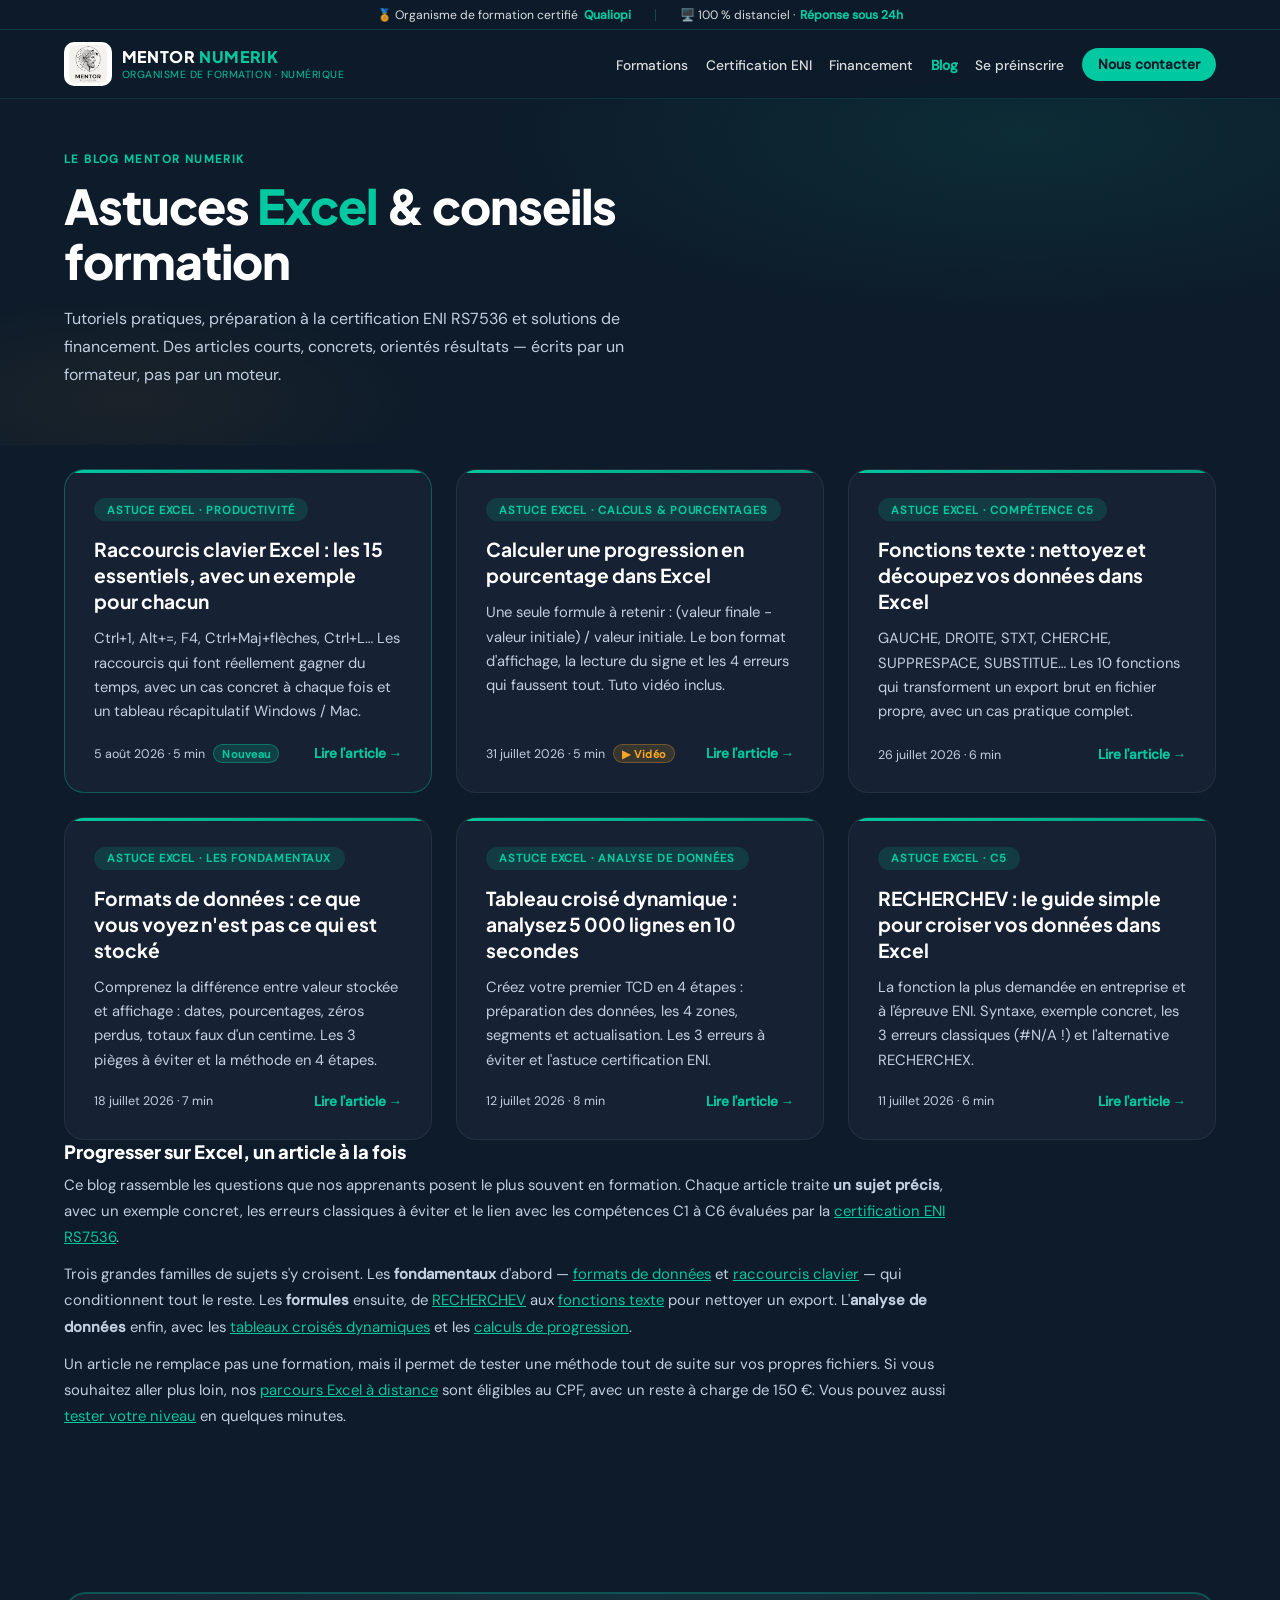
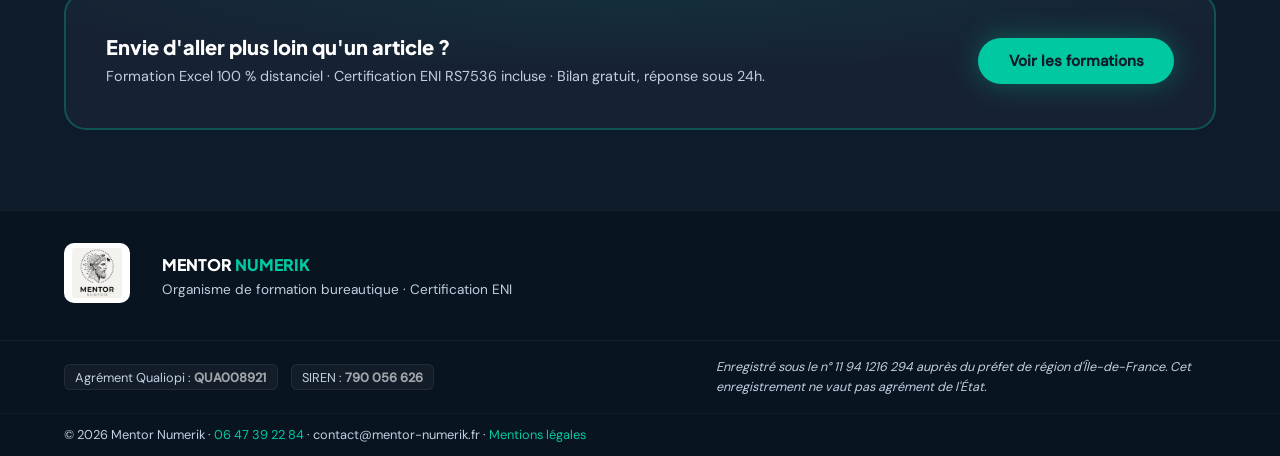
==== commit d5141e80: "Add files via upload" ====
--- a/blog.html
+++ b/blog.html
@@ -304,10 +304,10 @@
     <!-- ARTICLE 6 -->
     <a class="post-card is-featured" href="blog/raccourcis-clavier-excel.html">
       <span class="post-cat">Astuce Excel · Productivité</span>
-      <h2>Raccourcis clavier Excel : les 30 essentiels, avec un exemple pour chacun</h2>
-      <p>Ctrl+1, Alt+=, F4, Ctrl+Maj+flèches, Ctrl+L… Les raccourcis qui font réellement gagner du temps, classés par usage, avec un cas concret à chaque fois. Équivalences Mac et méthode de mémorisation incluses.</p>
-      <div class="post-meta">
-        <span class="post-date">5 août 2026 · 9 min <span class="post-new">Nouveau</span></span>
+      <h2>Raccourcis clavier Excel : les 15 essentiels, avec un exemple pour chacun</h2>
+      <p>Ctrl+1, Alt+=, F4, Ctrl+Maj+flèches, Ctrl+L… Les raccourcis qui font réellement gagner du temps, avec un cas concret à chaque fois et un tableau récapitulatif Windows / Mac.</p>
+      <div class="post-meta">
+        <span class="post-date">5 août 2026 · 5 min <span class="post-new">Nouveau</span></span>
         <span class="post-read">Lire l'article →</span>
       </div>
     </a>
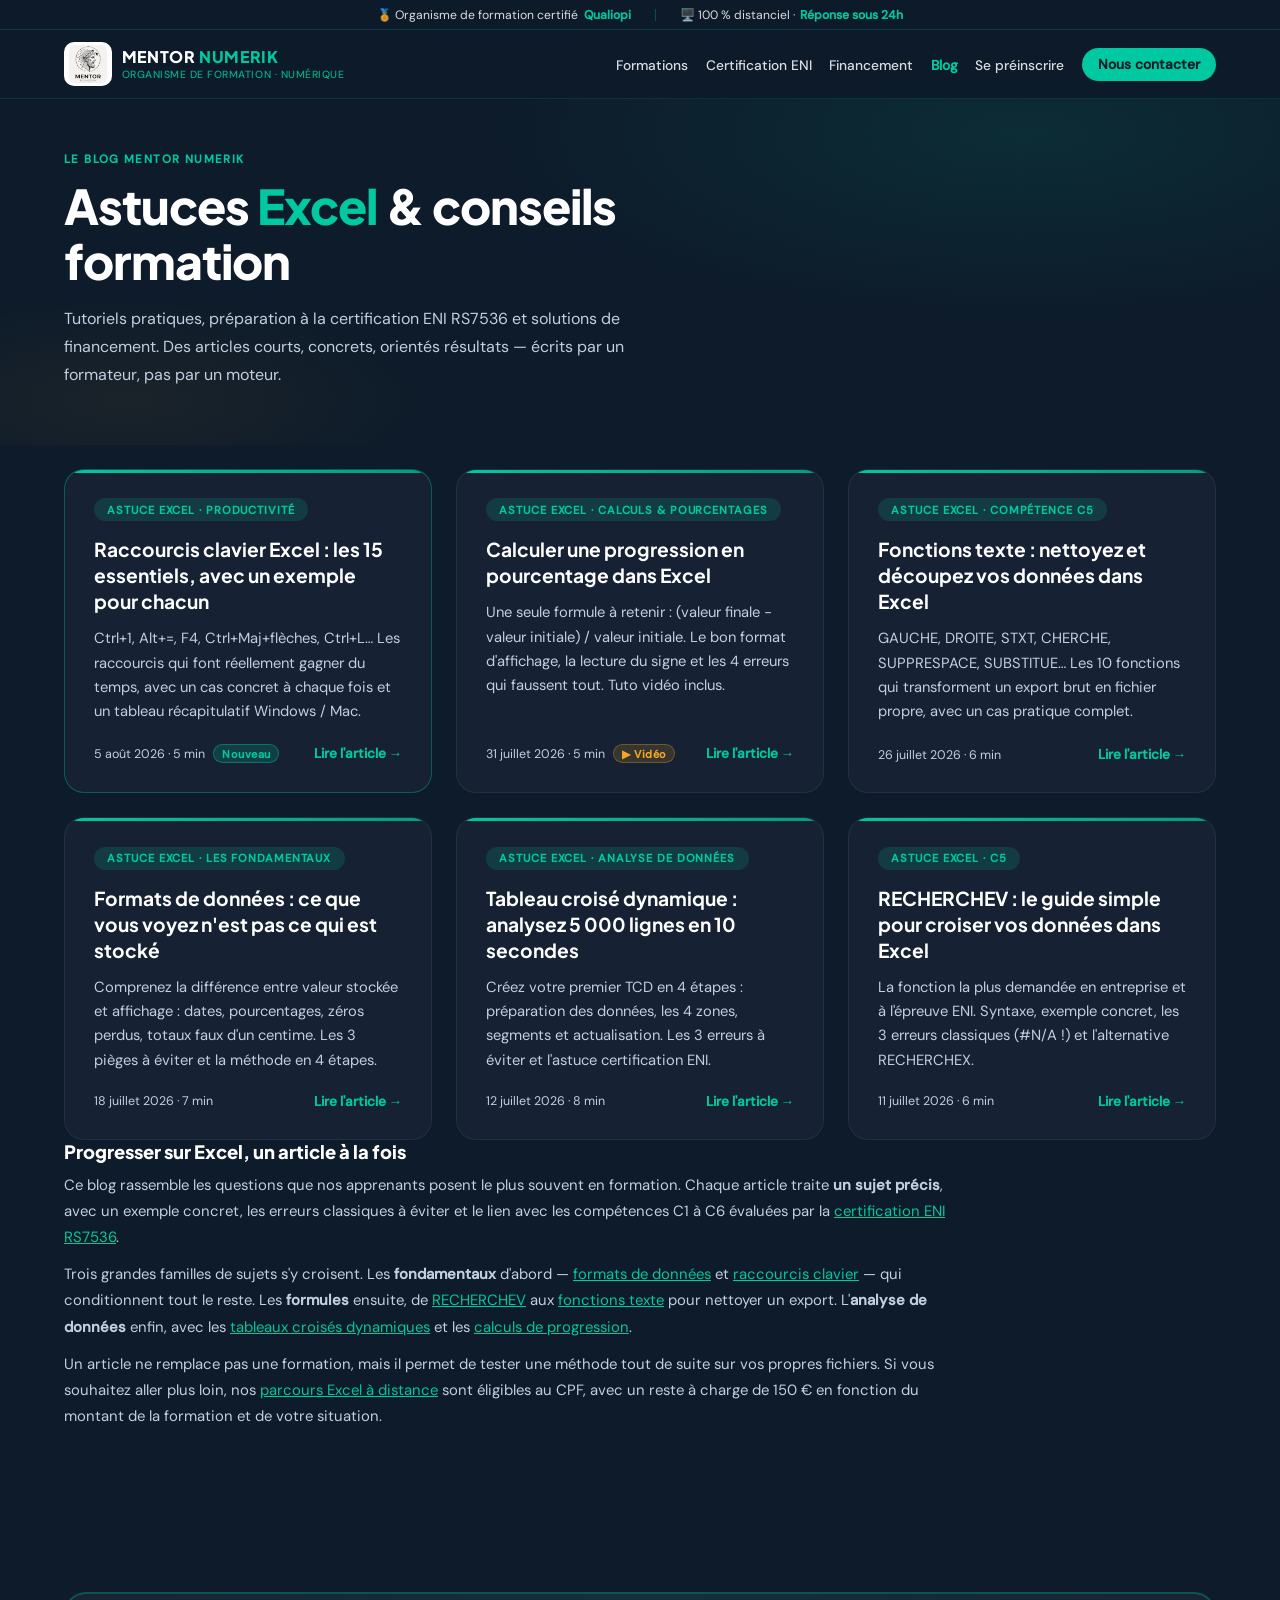
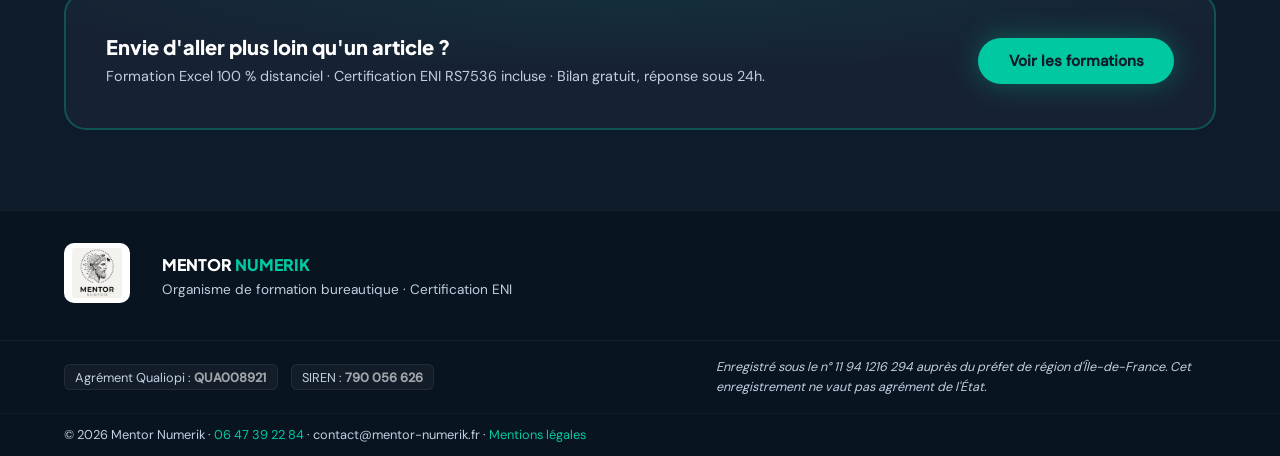
==== commit 84dae2b3: "Update blog.html" ====
--- a/blog.html
+++ b/blog.html
@@ -385,7 +385,7 @@
     <h2>Progresser sur Excel, un article à la fois</h2>
     <p>Ce blog rassemble les questions que nos apprenants posent le plus souvent en formation. Chaque article traite <strong>un sujet précis</strong>, avec un exemple concret, les erreurs classiques à éviter et le lien avec les compétences C1 à C6 évaluées par la <a href="index.html#certification">certification ENI RS7536</a>.</p>
     <p>Trois grandes familles de sujets s'y croisent. Les <strong>fondamentaux</strong> d'abord — <a href="blog/formats-donnees-excel.html">formats de données</a> et <a href="blog/raccourcis-clavier-excel.html">raccourcis clavier</a> — qui conditionnent tout le reste. Les <strong>formules</strong> ensuite, de <a href="blog/recherchev-excel-guide.html">RECHERCHEV</a> aux <a href="blog/fonctions-texte-excel-guide.html">fonctions texte</a> pour nettoyer un export. L'<strong>analyse de données</strong> enfin, avec les <a href="blog/tableaux-croises-dynamiques-excel.html">tableaux croisés dynamiques</a> et les <a href="blog/calculer-progression-pourcentage-excel.html">calculs de progression</a>.</p>
-    <p>Un article ne remplace pas une formation, mais il permet de tester une méthode tout de suite sur vos propres fichiers. Si vous souhaitez aller plus loin, nos <a href="index.html#formations">parcours Excel à distance</a> sont éligibles au CPF, avec un reste à charge de 150 €. Vous pouvez aussi <a href="questionnaire.html">tester votre niveau</a> en quelques minutes.</p>
+    <p>Un article ne remplace pas une formation, mais il permet de tester une méthode tout de suite sur vos propres fichiers. Si vous souhaitez aller plus loin, nos <a href="index.html#formations">parcours Excel à distance</a> sont éligibles au CPF, avec un reste à charge de 150 € en fonction du montant de la formation et de votre situation.</p>
   </section>
 </main>
 
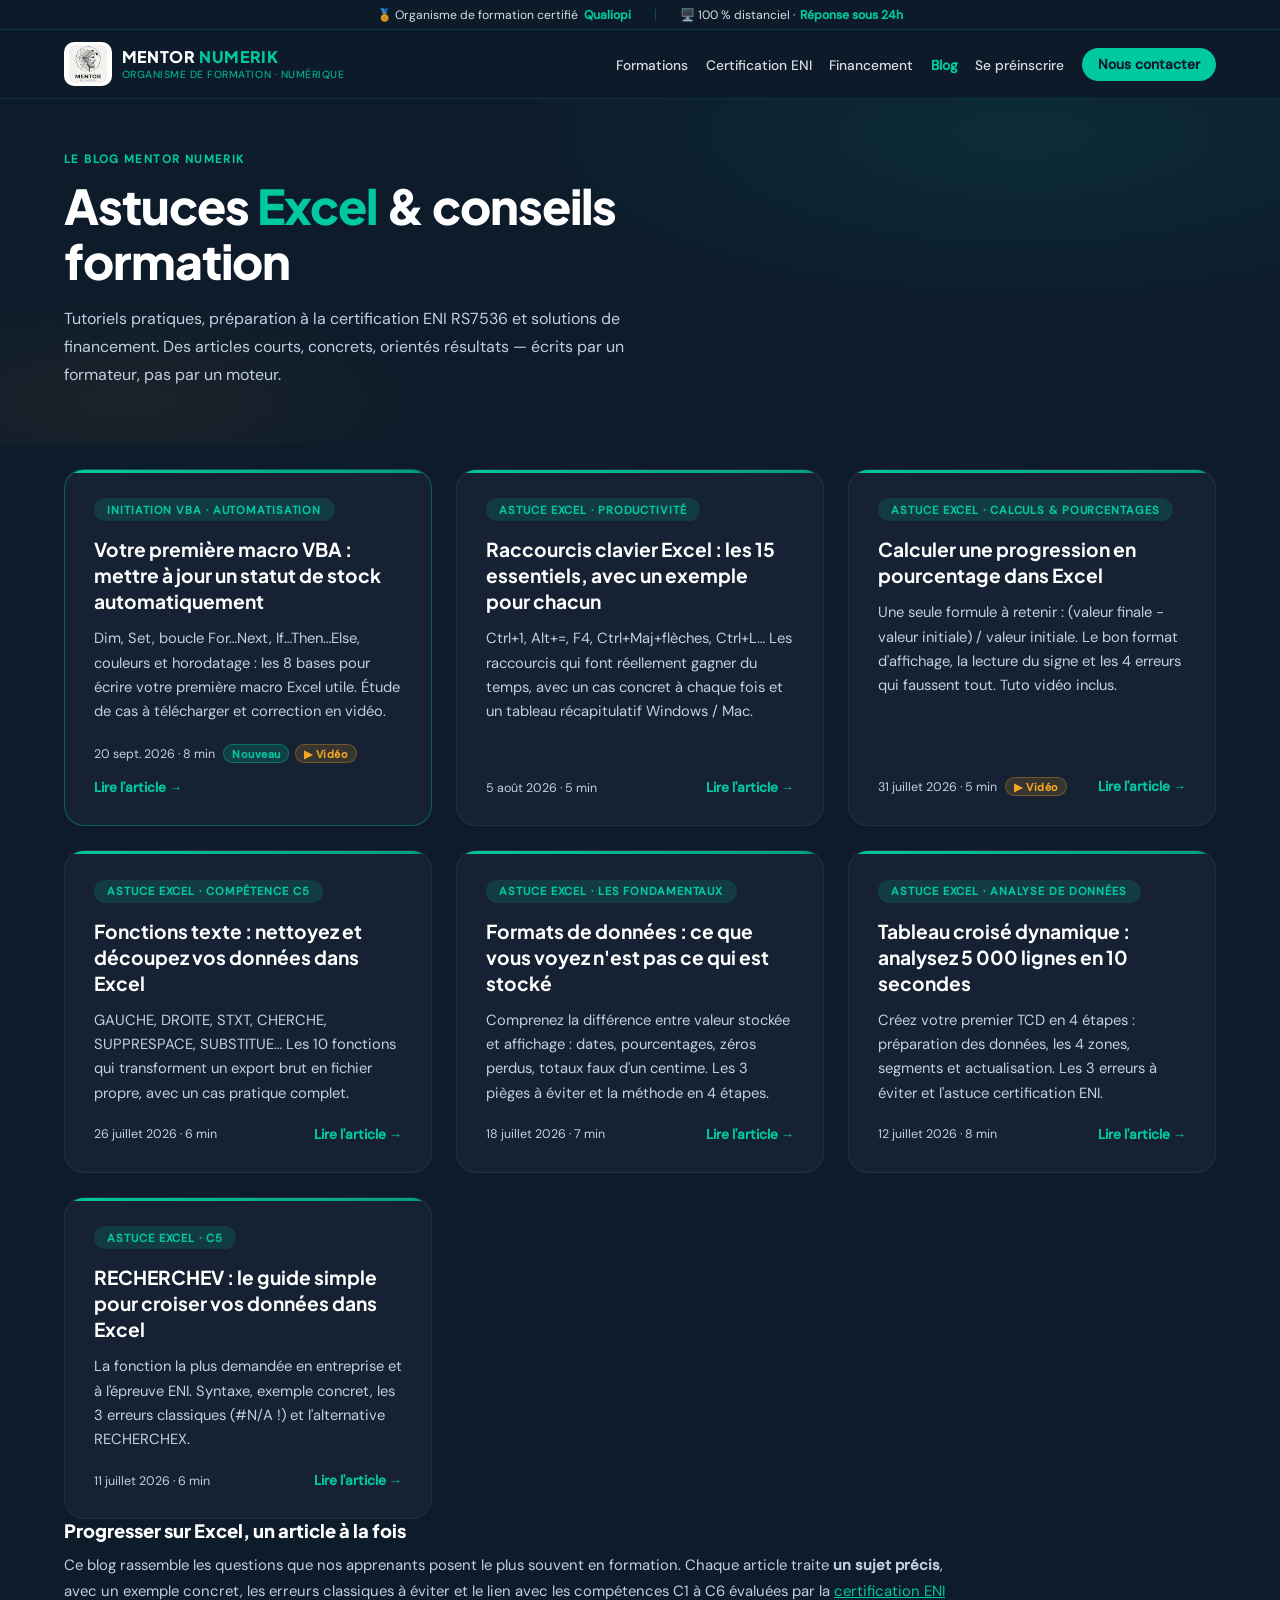
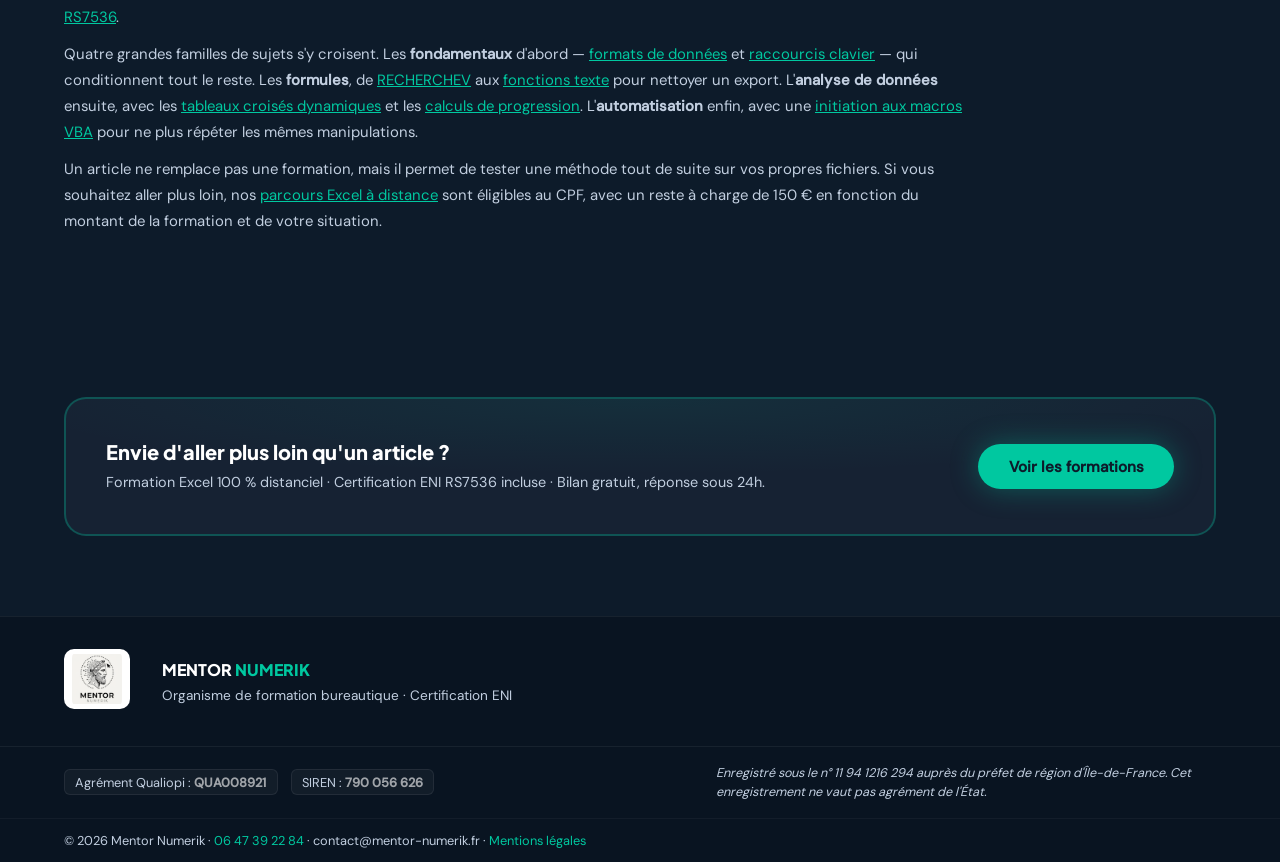
==== commit ce4ed349: "Add files via upload" ====
--- a/blog.html
+++ b/blog.html
@@ -8,8 +8,8 @@
   <meta charset="UTF-8" />
   <meta name="viewport" content="width=device-width, initial-scale=1.0" />
   <title>Blog Excel : astuces, formules et certification ENI | Mentor Numerik</title>
-  <meta name="description" content="Astuces Excel gratuites : raccourcis clavier, RECHERCHEV, tableaux croisés dynamiques, formats de données. Préparation à la certification ENI RS7536 par Mentor Numerik, organisme certifié Qualiopi." />
-  <meta name="keywords" content="astuces Excel, blog Excel, raccourcis clavier Excel, RECHERCHEV, tableau croisé dynamique, certification ENI RS7536, formation Excel CPF" />
+  <meta name="description" content="Astuces Excel gratuites : macros VBA, raccourcis clavier, RECHERCHEV, tableaux croisés dynamiques, formats de données. Préparation à la certification ENI RS7536 par Mentor Numerik, organisme certifié Qualiopi." />
+  <meta name="keywords" content="astuces Excel, blog Excel, macro VBA Excel, initiation VBA, raccourcis clavier Excel, RECHERCHEV, tableau croisé dynamique, certification ENI RS7536, formation Excel CPF" />
   <meta name="author" content="Fathi Bendjebbour – Mentor Numerik" />
   <meta name="robots" content="index, follow, max-snippet:-1, max-image-preview:large" />
   <link rel="canonical" href="https://www.mentor-numerik.fr/blog.html" />
@@ -53,14 +53,15 @@
       {
         "@type": "ItemList",
         "itemListOrder": "https://schema.org/ItemListOrderDescending",
-        "numberOfItems": 6,
+        "numberOfItems": 7,
         "itemListElement": [
-          { "@type": "ListItem", "position": 1, "url": "https://www.mentor-numerik.fr/blog/raccourcis-clavier-excel.html", "name": "Raccourcis clavier Excel : les 30 essentiels avec exemples" },
-          { "@type": "ListItem", "position": 2, "url": "https://www.mentor-numerik.fr/blog/calculer-progression-pourcentage-excel.html", "name": "Calculer une progression en pourcentage dans Excel" },
-          { "@type": "ListItem", "position": 3, "url": "https://www.mentor-numerik.fr/blog/fonctions-texte-excel-guide.html", "name": "Fonctions texte : nettoyez et découpez vos données dans Excel" },
-          { "@type": "ListItem", "position": 4, "url": "https://www.mentor-numerik.fr/blog/formats-donnees-excel.html", "name": "Formats de données : ce que vous voyez n'est pas ce qui est stocké" },
-          { "@type": "ListItem", "position": 5, "url": "https://www.mentor-numerik.fr/blog/tableaux-croises-dynamiques-excel.html", "name": "Tableau croisé dynamique : analysez 5 000 lignes en 10 secondes" },
-          { "@type": "ListItem", "position": 6, "url": "https://www.mentor-numerik.fr/blog/recherchev-excel-guide.html", "name": "RECHERCHEV : le guide simple pour croiser vos données dans Excel" }
+          { "@type": "ListItem", "position": 1, "url": "https://www.mentor-numerik.fr/blog/initiation-macro-vba-excel-statut-stock.html", "name": "Votre première macro VBA : mettre à jour un statut de stock automatiquement" },
+          { "@type": "ListItem", "position": 2, "url": "https://www.mentor-numerik.fr/blog/raccourcis-clavier-excel.html", "name": "Raccourcis clavier Excel : les 30 essentiels avec exemples" },
+          { "@type": "ListItem", "position": 3, "url": "https://www.mentor-numerik.fr/blog/calculer-progression-pourcentage-excel.html", "name": "Calculer une progression en pourcentage dans Excel" },
+          { "@type": "ListItem", "position": 4, "url": "https://www.mentor-numerik.fr/blog/fonctions-texte-excel-guide.html", "name": "Fonctions texte : nettoyez et découpez vos données dans Excel" },
+          { "@type": "ListItem", "position": 5, "url": "https://www.mentor-numerik.fr/blog/formats-donnees-excel.html", "name": "Formats de données : ce que vous voyez n'est pas ce qui est stocké" },
+          { "@type": "ListItem", "position": 6, "url": "https://www.mentor-numerik.fr/blog/tableaux-croises-dynamiques-excel.html", "name": "Tableau croisé dynamique : analysez 5 000 lignes en 10 secondes" },
+          { "@type": "ListItem", "position": 7, "url": "https://www.mentor-numerik.fr/blog/recherchev-excel-guide.html", "name": "RECHERCHEV : le guide simple pour croiser vos données dans Excel" }
         ]
       },
       {
@@ -301,13 +302,24 @@
 <main class="blog-list">
   <div class="blog-grid">
 
+    <!-- ARTICLE 7 -->
+    <a class="post-card is-featured" href="blog/initiation-macro-vba-excel-statut-stock.html">
+      <span class="post-cat">Initiation VBA · Automatisation</span>
+      <h2>Votre première macro VBA : mettre à jour un statut de stock automatiquement</h2>
+      <p>Dim, Set, boucle For…Next, If…Then…Else, couleurs et horodatage : les 8 bases pour écrire votre première macro Excel utile. Étude de cas à télécharger et correction en vidéo.</p>
+      <div class="post-meta">
+        <span class="post-date">20 sept. 2026 · 8 min <span class="post-new">Nouveau</span><span class="post-video">▶ Vidéo</span></span>
+        <span class="post-read">Lire l'article →</span>
+      </div>
+    </a>
+
     <!-- ARTICLE 6 -->
-    <a class="post-card is-featured" href="blog/raccourcis-clavier-excel.html">
+    <a class="post-card" href="blog/raccourcis-clavier-excel.html">
       <span class="post-cat">Astuce Excel · Productivité</span>
       <h2>Raccourcis clavier Excel : les 15 essentiels, avec un exemple pour chacun</h2>
       <p>Ctrl+1, Alt+=, F4, Ctrl+Maj+flèches, Ctrl+L… Les raccourcis qui font réellement gagner du temps, avec un cas concret à chaque fois et un tableau récapitulatif Windows / Mac.</p>
       <div class="post-meta">
-        <span class="post-date">5 août 2026 · 5 min <span class="post-new">Nouveau</span></span>
+        <span class="post-date">5 août 2026 · 5 min</span>
         <span class="post-read">Lire l'article →</span>
       </div>
     </a>
@@ -384,7 +396,7 @@
   <section class="blog-intro">
     <h2>Progresser sur Excel, un article à la fois</h2>
     <p>Ce blog rassemble les questions que nos apprenants posent le plus souvent en formation. Chaque article traite <strong>un sujet précis</strong>, avec un exemple concret, les erreurs classiques à éviter et le lien avec les compétences C1 à C6 évaluées par la <a href="index.html#certification">certification ENI RS7536</a>.</p>
-    <p>Trois grandes familles de sujets s'y croisent. Les <strong>fondamentaux</strong> d'abord — <a href="blog/formats-donnees-excel.html">formats de données</a> et <a href="blog/raccourcis-clavier-excel.html">raccourcis clavier</a> — qui conditionnent tout le reste. Les <strong>formules</strong> ensuite, de <a href="blog/recherchev-excel-guide.html">RECHERCHEV</a> aux <a href="blog/fonctions-texte-excel-guide.html">fonctions texte</a> pour nettoyer un export. L'<strong>analyse de données</strong> enfin, avec les <a href="blog/tableaux-croises-dynamiques-excel.html">tableaux croisés dynamiques</a> et les <a href="blog/calculer-progression-pourcentage-excel.html">calculs de progression</a>.</p>
+    <p>Quatre grandes familles de sujets s'y croisent. Les <strong>fondamentaux</strong> d'abord — <a href="blog/formats-donnees-excel.html">formats de données</a> et <a href="blog/raccourcis-clavier-excel.html">raccourcis clavier</a> — qui conditionnent tout le reste. Les <strong>formules</strong>, de <a href="blog/recherchev-excel-guide.html">RECHERCHEV</a> aux <a href="blog/fonctions-texte-excel-guide.html">fonctions texte</a> pour nettoyer un export. L'<strong>analyse de données</strong> ensuite, avec les <a href="blog/tableaux-croises-dynamiques-excel.html">tableaux croisés dynamiques</a> et les <a href="blog/calculer-progression-pourcentage-excel.html">calculs de progression</a>. L'<strong>automatisation</strong> enfin, avec une <a href="blog/initiation-macro-vba-excel-statut-stock.html">initiation aux macros VBA</a> pour ne plus répéter les mêmes manipulations.</p>
     <p>Un article ne remplace pas une formation, mais il permet de tester une méthode tout de suite sur vos propres fichiers. Si vous souhaitez aller plus loin, nos <a href="index.html#formations">parcours Excel à distance</a> sont éligibles au CPF, avec un reste à charge de 150 € en fonction du montant de la formation et de votre situation.</p>
   </section>
 </main>
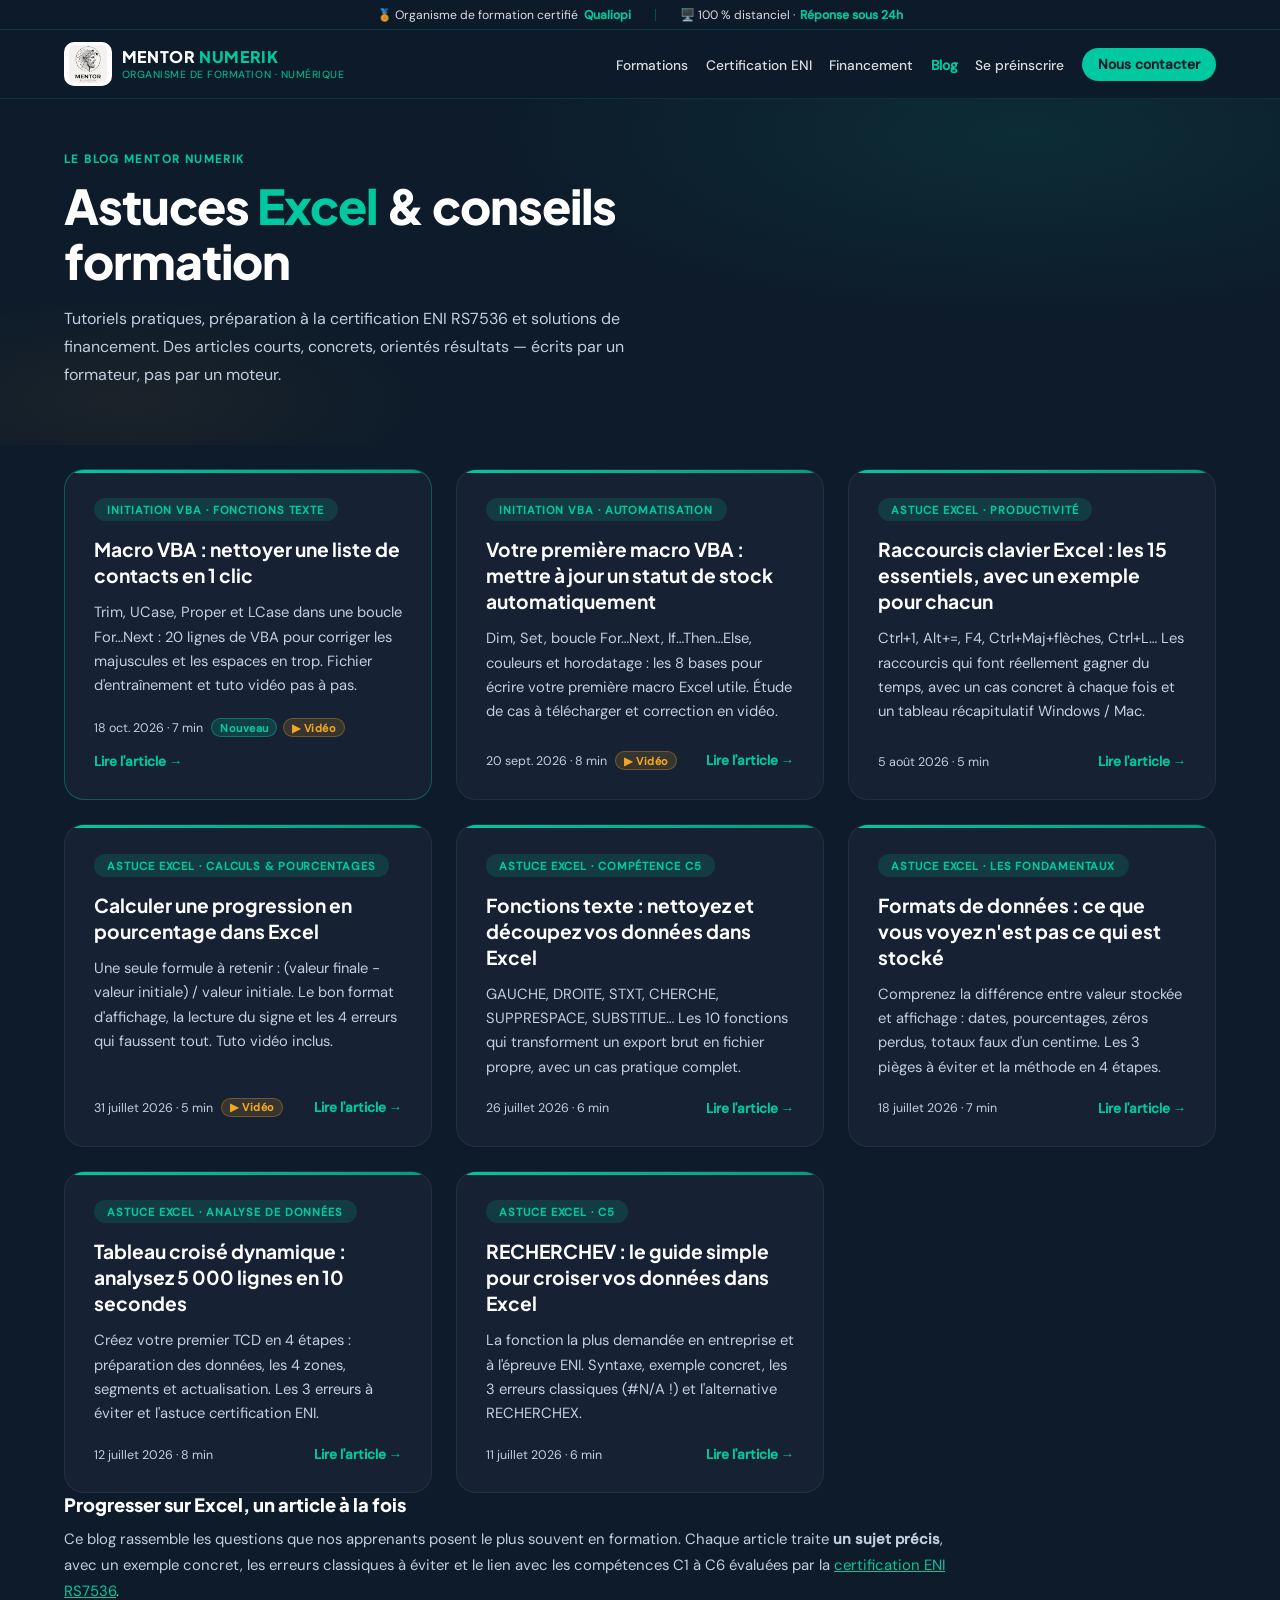
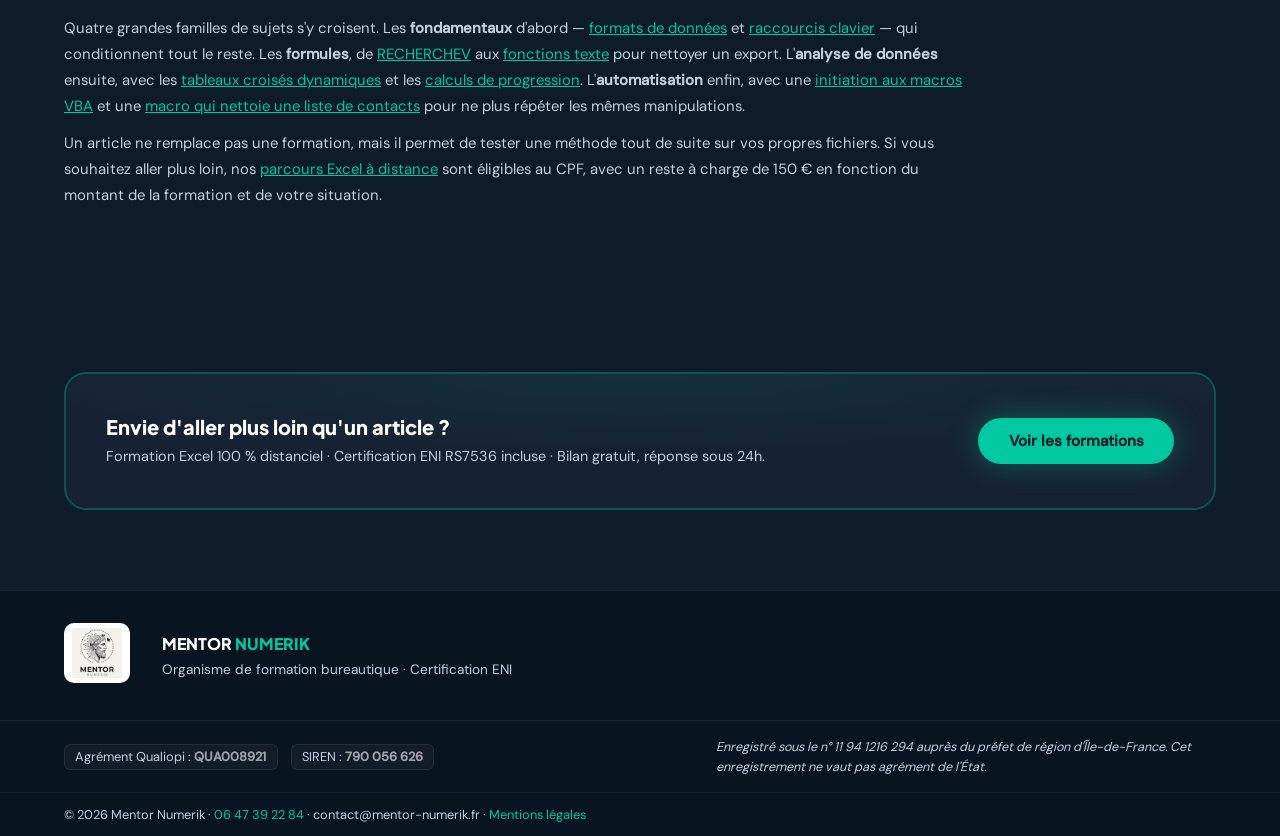
==== commit 9cacc64d: "Add files via upload" ====
--- a/blog.html
+++ b/blog.html
@@ -8,8 +8,8 @@
   <meta charset="UTF-8" />
   <meta name="viewport" content="width=device-width, initial-scale=1.0" />
   <title>Blog Excel : astuces, formules et certification ENI | Mentor Numerik</title>
-  <meta name="description" content="Astuces Excel gratuites : macros VBA, raccourcis clavier, RECHERCHEV, tableaux croisés dynamiques, formats de données. Préparation à la certification ENI RS7536 par Mentor Numerik, organisme certifié Qualiopi." />
-  <meta name="keywords" content="astuces Excel, blog Excel, macro VBA Excel, initiation VBA, raccourcis clavier Excel, RECHERCHEV, tableau croisé dynamique, certification ENI RS7536, formation Excel CPF" />
+  <meta name="description" content="Astuces Excel gratuites : macros VBA, nettoyage de listes, raccourcis clavier, RECHERCHEV, tableaux croisés dynamiques, formats de données. Préparation à la certification ENI RS7536 par Mentor Numerik, organisme certifié Qualiopi." />
+  <meta name="keywords" content="astuces Excel, blog Excel, macro VBA Excel, initiation VBA, nettoyer liste Excel, fonctions texte VBA, raccourcis clavier Excel, RECHERCHEV, tableau croisé dynamique, certification ENI RS7536, formation Excel CPF" />
   <meta name="author" content="Fathi Bendjebbour – Mentor Numerik" />
   <meta name="robots" content="index, follow, max-snippet:-1, max-image-preview:large" />
   <link rel="canonical" href="https://www.mentor-numerik.fr/blog.html" />
@@ -53,15 +53,16 @@
       {
         "@type": "ItemList",
         "itemListOrder": "https://schema.org/ItemListOrderDescending",
-        "numberOfItems": 7,
+        "numberOfItems": 8,
         "itemListElement": [
-          { "@type": "ListItem", "position": 1, "url": "https://www.mentor-numerik.fr/blog/initiation-macro-vba-excel-statut-stock.html", "name": "Votre première macro VBA : mettre à jour un statut de stock automatiquement" },
-          { "@type": "ListItem", "position": 2, "url": "https://www.mentor-numerik.fr/blog/raccourcis-clavier-excel.html", "name": "Raccourcis clavier Excel : les 30 essentiels avec exemples" },
-          { "@type": "ListItem", "position": 3, "url": "https://www.mentor-numerik.fr/blog/calculer-progression-pourcentage-excel.html", "name": "Calculer une progression en pourcentage dans Excel" },
-          { "@type": "ListItem", "position": 4, "url": "https://www.mentor-numerik.fr/blog/fonctions-texte-excel-guide.html", "name": "Fonctions texte : nettoyez et découpez vos données dans Excel" },
-          { "@type": "ListItem", "position": 5, "url": "https://www.mentor-numerik.fr/blog/formats-donnees-excel.html", "name": "Formats de données : ce que vous voyez n'est pas ce qui est stocké" },
-          { "@type": "ListItem", "position": 6, "url": "https://www.mentor-numerik.fr/blog/tableaux-croises-dynamiques-excel.html", "name": "Tableau croisé dynamique : analysez 5 000 lignes en 10 secondes" },
-          { "@type": "ListItem", "position": 7, "url": "https://www.mentor-numerik.fr/blog/recherchev-excel-guide.html", "name": "RECHERCHEV : le guide simple pour croiser vos données dans Excel" }
+          { "@type": "ListItem", "position": 1, "url": "https://www.mentor-numerik.fr/blog/macro-vba-nettoyer-liste-contacts-excel.html", "name": "Macro VBA : nettoyer une liste de contacts en 1 clic" },
+          { "@type": "ListItem", "position": 2, "url": "https://www.mentor-numerik.fr/blog/initiation-macro-vba-excel-statut-stock.html", "name": "Votre première macro VBA : mettre à jour un statut de stock automatiquement" },
+          { "@type": "ListItem", "position": 3, "url": "https://www.mentor-numerik.fr/blog/raccourcis-clavier-excel.html", "name": "Raccourcis clavier Excel : les 30 essentiels avec exemples" },
+          { "@type": "ListItem", "position": 4, "url": "https://www.mentor-numerik.fr/blog/calculer-progression-pourcentage-excel.html", "name": "Calculer une progression en pourcentage dans Excel" },
+          { "@type": "ListItem", "position": 5, "url": "https://www.mentor-numerik.fr/blog/fonctions-texte-excel-guide.html", "name": "Fonctions texte : nettoyez et découpez vos données dans Excel" },
+          { "@type": "ListItem", "position": 6, "url": "https://www.mentor-numerik.fr/blog/formats-donnees-excel.html", "name": "Formats de données : ce que vous voyez n'est pas ce qui est stocké" },
+          { "@type": "ListItem", "position": 7, "url": "https://www.mentor-numerik.fr/blog/tableaux-croises-dynamiques-excel.html", "name": "Tableau croisé dynamique : analysez 5 000 lignes en 10 secondes" },
+          { "@type": "ListItem", "position": 8, "url": "https://www.mentor-numerik.fr/blog/recherchev-excel-guide.html", "name": "RECHERCHEV : le guide simple pour croiser vos données dans Excel" }
         ]
       },
       {
@@ -302,13 +303,24 @@
 <main class="blog-list">
   <div class="blog-grid">
 
+    <!-- ARTICLE 8 -->
+    <a class="post-card is-featured" href="blog/macro-vba-nettoyer-liste-contacts-excel.html">
+      <span class="post-cat">Initiation VBA · Fonctions texte</span>
+      <h2>Macro VBA : nettoyer une liste de contacts en 1 clic</h2>
+      <p>Trim, UCase, Proper et LCase dans une boucle For…Next : 20 lignes de VBA pour corriger les majuscules et les espaces en trop. Fichier d'entraînement et tuto vidéo pas à pas.</p>
+      <div class="post-meta">
+        <span class="post-date">18 oct. 2026 · 7 min <span class="post-new">Nouveau</span><span class="post-video">▶ Vidéo</span></span>
+        <span class="post-read">Lire l'article →</span>
+      </div>
+    </a>
+
     <!-- ARTICLE 7 -->
-    <a class="post-card is-featured" href="blog/initiation-macro-vba-excel-statut-stock.html">
+    <a class="post-card" href="blog/initiation-macro-vba-excel-statut-stock.html">
       <span class="post-cat">Initiation VBA · Automatisation</span>
       <h2>Votre première macro VBA : mettre à jour un statut de stock automatiquement</h2>
       <p>Dim, Set, boucle For…Next, If…Then…Else, couleurs et horodatage : les 8 bases pour écrire votre première macro Excel utile. Étude de cas à télécharger et correction en vidéo.</p>
       <div class="post-meta">
-        <span class="post-date">20 sept. 2026 · 8 min <span class="post-new">Nouveau</span><span class="post-video">▶ Vidéo</span></span>
+        <span class="post-date">20 sept. 2026 · 8 min <span class="post-video">▶ Vidéo</span></span>
         <span class="post-read">Lire l'article →</span>
       </div>
     </a>
@@ -396,7 +408,7 @@
   <section class="blog-intro">
     <h2>Progresser sur Excel, un article à la fois</h2>
     <p>Ce blog rassemble les questions que nos apprenants posent le plus souvent en formation. Chaque article traite <strong>un sujet précis</strong>, avec un exemple concret, les erreurs classiques à éviter et le lien avec les compétences C1 à C6 évaluées par la <a href="index.html#certification">certification ENI RS7536</a>.</p>
-    <p>Quatre grandes familles de sujets s'y croisent. Les <strong>fondamentaux</strong> d'abord — <a href="blog/formats-donnees-excel.html">formats de données</a> et <a href="blog/raccourcis-clavier-excel.html">raccourcis clavier</a> — qui conditionnent tout le reste. Les <strong>formules</strong>, de <a href="blog/recherchev-excel-guide.html">RECHERCHEV</a> aux <a href="blog/fonctions-texte-excel-guide.html">fonctions texte</a> pour nettoyer un export. L'<strong>analyse de données</strong> ensuite, avec les <a href="blog/tableaux-croises-dynamiques-excel.html">tableaux croisés dynamiques</a> et les <a href="blog/calculer-progression-pourcentage-excel.html">calculs de progression</a>. L'<strong>automatisation</strong> enfin, avec une <a href="blog/initiation-macro-vba-excel-statut-stock.html">initiation aux macros VBA</a> pour ne plus répéter les mêmes manipulations.</p>
+    <p>Quatre grandes familles de sujets s'y croisent. Les <strong>fondamentaux</strong> d'abord — <a href="blog/formats-donnees-excel.html">formats de données</a> et <a href="blog/raccourcis-clavier-excel.html">raccourcis clavier</a> — qui conditionnent tout le reste. Les <strong>formules</strong>, de <a href="blog/recherchev-excel-guide.html">RECHERCHEV</a> aux <a href="blog/fonctions-texte-excel-guide.html">fonctions texte</a> pour nettoyer un export. L'<strong>analyse de données</strong> ensuite, avec les <a href="blog/tableaux-croises-dynamiques-excel.html">tableaux croisés dynamiques</a> et les <a href="blog/calculer-progression-pourcentage-excel.html">calculs de progression</a>. L'<strong>automatisation</strong> enfin, avec une <a href="blog/initiation-macro-vba-excel-statut-stock.html">initiation aux macros VBA</a> et une <a href="blog/macro-vba-nettoyer-liste-contacts-excel.html">macro qui nettoie une liste de contacts</a> pour ne plus répéter les mêmes manipulations.</p>
     <p>Un article ne remplace pas une formation, mais il permet de tester une méthode tout de suite sur vos propres fichiers. Si vous souhaitez aller plus loin, nos <a href="index.html#formations">parcours Excel à distance</a> sont éligibles au CPF, avec un reste à charge de 150 € en fonction du montant de la formation et de votre situation.</p>
   </section>
 </main>
